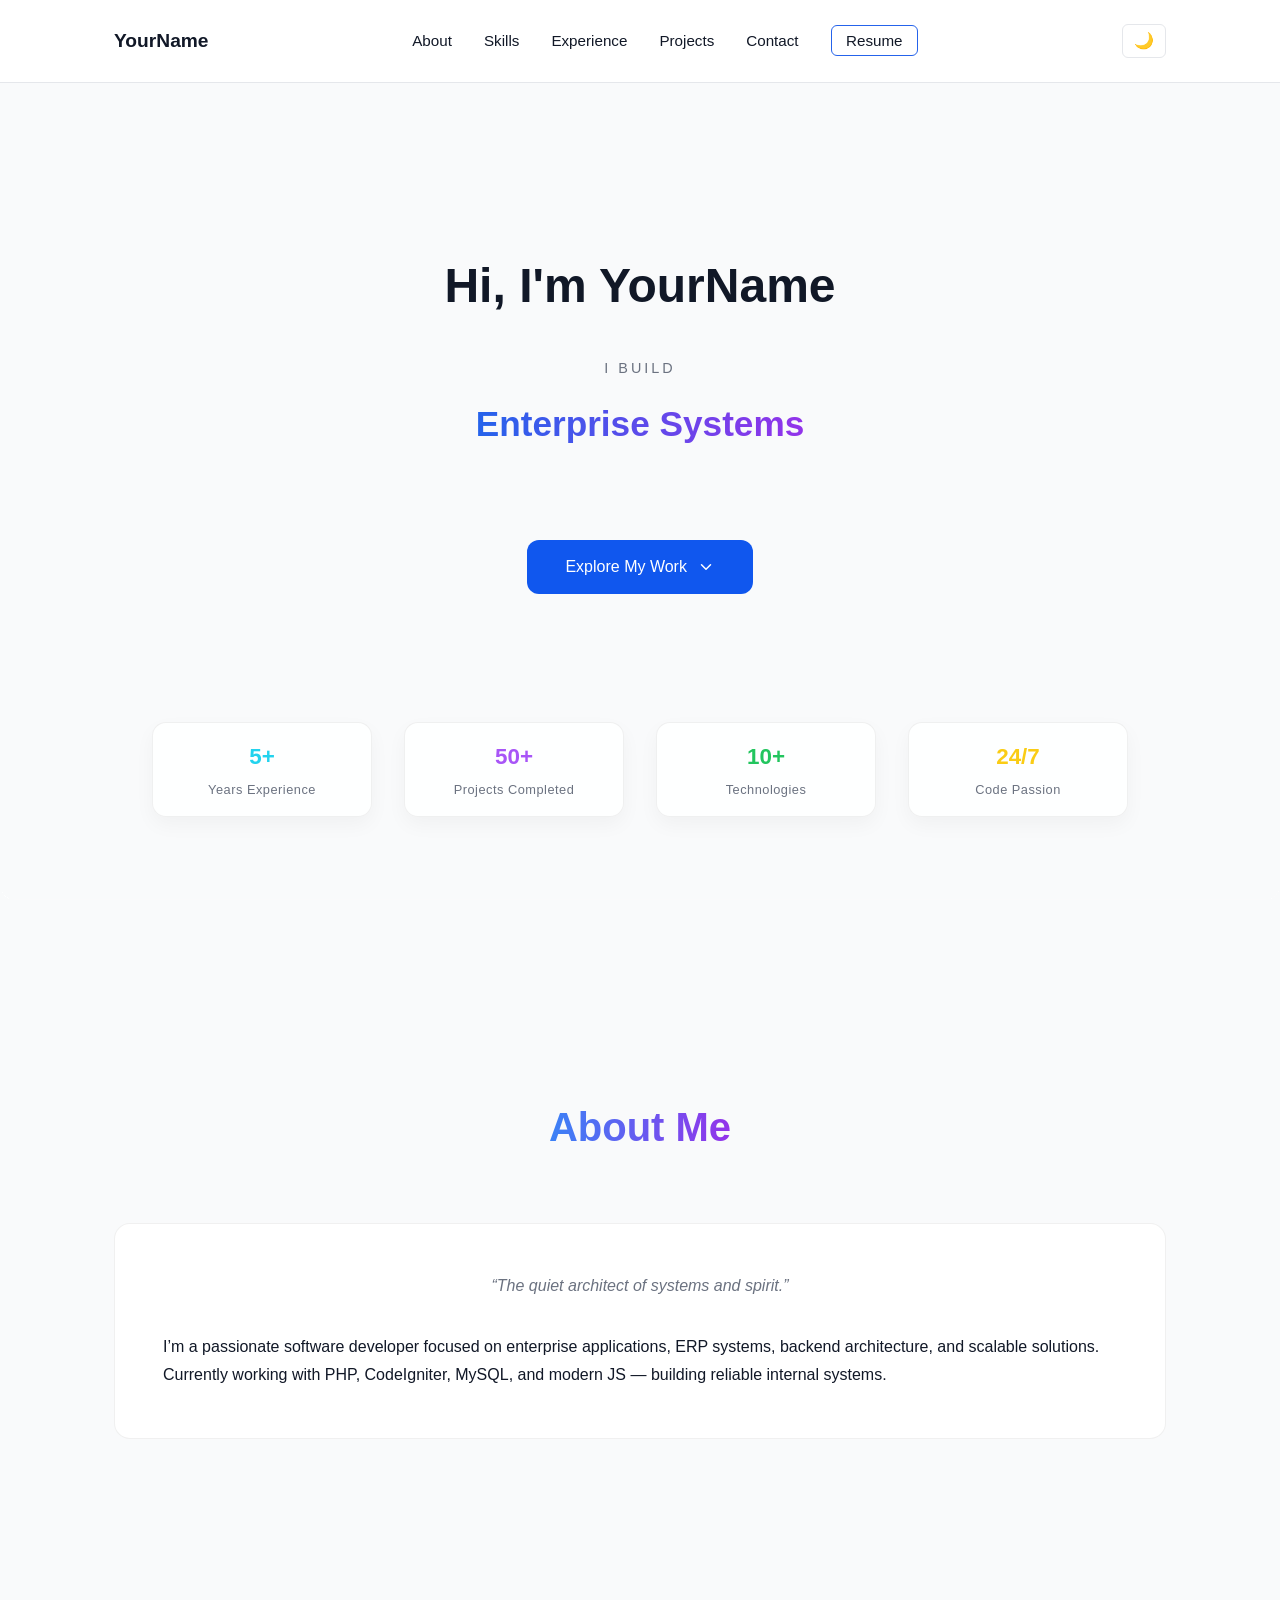
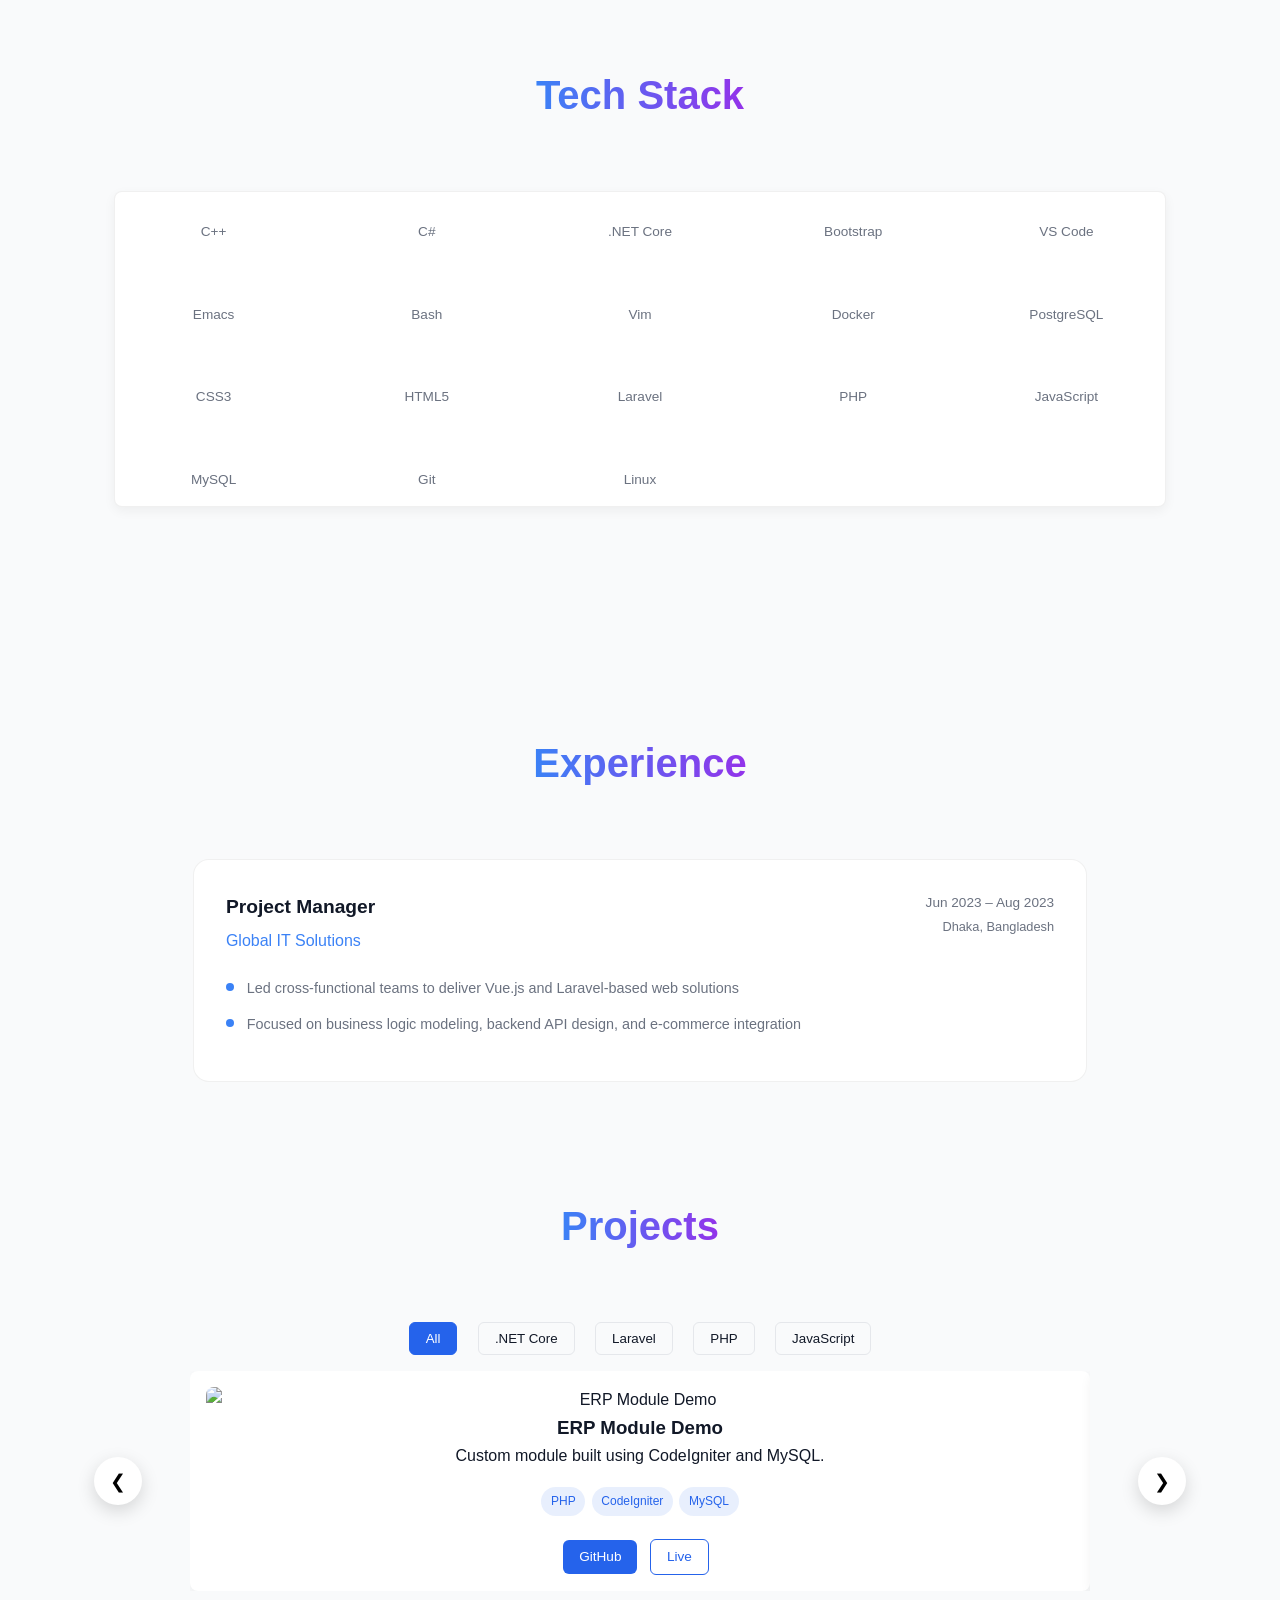
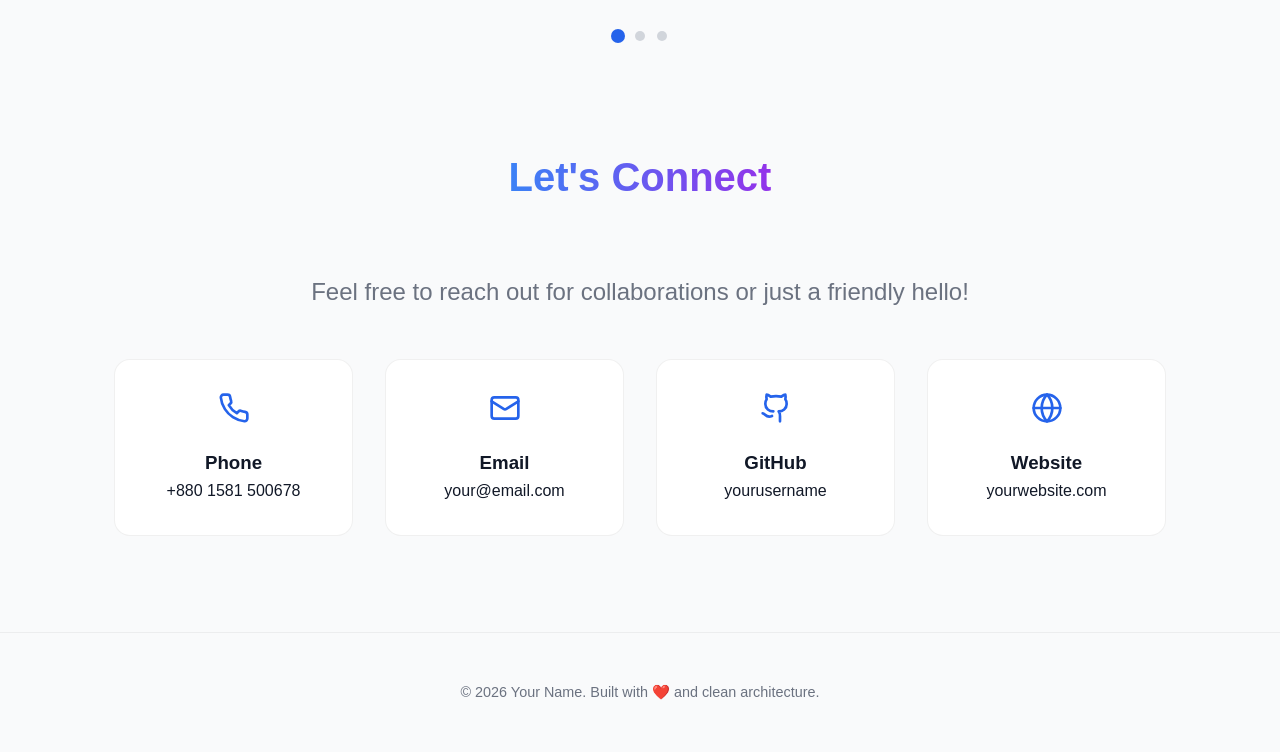
==== index.html @ 575cc460 "Re-structrured the architecher and modularize" ====
<!DOCTYPE html>
<html lang="en">

<head>
    <meta charset="UTF-8" />
    <meta name="viewport" content="width=device-width, initial-scale=1.0" />
    <title>Your Name | Software Developer</title>

    <link rel="stylesheet" href="css/main.css" />

    <link rel="stylesheet" href="https://cdn.jsdelivr.net/gh/devicons/devicon@latest/devicon.min.css">
</head>

<body>

    <!-- Navigation -->
    <header class="header">
        <nav class="nav container">
            <h1 class="logo">
                <a href="#top">YourName</a>
            </h1>
            <ul class="nav-links">
                <li><a href="#about">About</a></li>
                <li><a href="#skills">Skills</a></li>
                <li><a href="#experience">Experience</a></li>
                <li><a href="#projects">Projects</a></li>
                <li><a href="#contact">Contact</a></li>
                <li><a href="https://drive.google.com/your-cv-link" target="_blank" class="resume-link">
                        Resume
                    </a></li>
            </ul>
            <button id="theme-toggle" class="theme-btn">🌙</button>
        </nav>
    </header>

    <!-- Hero Section -->
    <section id="top" class="hero container">
        <div class="hero-content">
            <h2 class="hero-title">Hi, I'm YourName</h2>

            <p class="hero-static">I build</p>

            <div class="rotator-wrapper">
                <span id="rotating-text"></span>
            </div>

            <a href="#about" class="hero-btn">
                Explore My Work
                <svg viewBox="0 0 24 24" fill="none" stroke="currentColor"
                    stroke-width="2" stroke-linecap="round" stroke-linejoin="round">
                    <path d="m6 9 6 6 6-6"></path>
                </svg>
            </a>
            
            <div class="hero-stats">

                <div class="stat-card">
                    <div class="stat-number cyan">5+</div>
                    <div class="stat-label">Years Experience</div>
                </div>

                <div class="stat-card">
                    <div class="stat-number purple">50+</div>
                    <div class="stat-label">Projects Completed</div>
                </div>

                <div class="stat-card">
                    <div class="stat-number green">10+</div>
                    <div class="stat-label">Technologies</div>
                </div>

                <div class="stat-card">
                    <div class="stat-number yellow">24/7</div>
                    <div class="stat-label">Code Passion</div>
                </div>

            </div>

        </div>
    </section>

    <!-- About Section -->
    <section id="about" class="section">
        <div class="container">
            <h2 class="section-title">
                <span>About Me</span>
            </h2>

            <div class="about-card glow-card">
                <blockquote>
                    “The quiet architect of systems and spirit.”
                </blockquote>

                <p>
                    I’m a passionate software developer focused on enterprise
                    applications, ERP systems, backend architecture, and scalable solutions.
                </p>

                <p>
                    Currently working with PHP, CodeIgniter, MySQL, and modern JS —
                    building reliable internal systems.
                </p>
            </div>
        </div>
    </section>

    <!-- Skills Section -->
    <section id="skills" class="section skills">
        <div class="container">
            <h2 class="section-title">
                <span>Tech Stack</span>
            </h2>

            <div class="tech-grid skill-card hidden glow-card">

                <div class="tech-item">
                    <i class="devicon-cplusplus-plain colored"></i>
                    <span>C++</span>
                </div>

                <div class="tech-item">
                    <i class="devicon-csharp-plain colored"></i>
                    <span>C#</span>
                </div>

                <div class="tech-item">
                    <i class="devicon-dotnetcore-plain colored"></i>
                    <span>.NET Core</span>
                </div>

                <div class="tech-item">
                    <i class="devicon-bootstrap-plain colored"></i>
                    <span>Bootstrap</span>
                </div>

                <div class="tech-item">
                    <i class="devicon-vscode-plain colored"></i>
                    <span>VS Code</span>
                </div>

                <div class="tech-item">
                    <i class="devicon-emacs-original colored"></i>
                    <span>Emacs</span>
                </div>

                <div class="tech-item">
                    <i class="devicon-bash-plain colored"></i>
                    <span>Bash</span>
                </div>

                <div class="tech-item">
                    <i class="devicon-vim-plain colored"></i>
                    <span>Vim</span>
                </div>

                <div class="tech-item">
                    <i class="devicon-docker-plain colored"></i>
                    <span>Docker</span>
                </div>

                <div class="tech-item">
                    <i class="devicon-postgresql-plain colored"></i>
                    <span>PostgreSQL</span>
                </div>

                <div class="tech-item">
                    <i class="devicon-css3-plain colored"></i>
                    <span>CSS3</span>
                </div>

                <div class="tech-item">
                    <i class="devicon-html5-plain colored"></i>
                    <span>HTML5</span>
                </div>

                <div class="tech-item">
                    <i class="devicon-laravel-plain colored"></i>
                    <span>Laravel</span>
                </div>

                <div class="tech-item">
                    <i class="devicon-php-plain colored"></i>
                    <span>PHP</span>
                </div>

                <div class="tech-item">
                    <i class="devicon-javascript-plain colored"></i>
                    <span>JavaScript</span>
                </div>

                <div class="tech-item">
                    <i class="devicon-mysql-plain colored"></i>
                    <span>MySQL</span>
                </div>

                <div class="tech-item">
                    <i class="devicon-git-plain colored"></i>
                    <span>Git</span>
                </div>

                <div class="tech-item">
                    <i class="devicon-linux-plain colored"></i>
                    <span>Linux</span>
                </div>
            </div>
        </div>
    </section>

    <!-- Experience Section -->
    <section id="experience" class="section">
        <div class="container">
            <h2 class="section-title">
                <span>Experience</span>
            </h2>

            <div class="experience-wrapper">
                <div class="experience-card glow-card">

                    <div class="experience-header">

                        <div class="experience-title-group">
                            <h3 class="experience-role">Project Manager</h3>
                            <p class="experience-company">Global IT Solutions</p>
                        </div>

                        <div class="experience-meta">
                            <p class="experience-duration">
                                Jun 2023 – Aug 2023
                            </p>
                            <p class="experience-location">
                                Dhaka, Bangladesh
                            </p>
                        </div>
                    </div>

                    <ul class="experience-list">
                        <li>
                            Led cross-functional teams to deliver Vue.js and Laravel-based web solutions
                        </li>
                        <li>
                            Focused on business logic modeling, backend API design, and e-commerce integration
                        </li>
                    </ul>
                </div>
            </div>
        </div>
    </section>

    <!-- Projects Section -->
    <section id="projects" class="projects alt">
        <div class="container">
            <h2 class="section-title">
                <span>Projects</span>
            </h2>

            <div class="project-filters">
                <button data-filter="all" class="filter-btn active">All</button>
                <button data-filter=".NET" class="filter-btn">.NET Core</button>
                <button data-filter="Laravel" class="filter-btn">Laravel</button>
                <button data-filter="PHP" class="filter-btn">PHP</button>
                <button data-filter="JavaScript" class="filter-btn">JavaScript</button>
            </div>

            <div class="project-slider-wrapper">
                <button class="nav-btn prev" id="prev-btn">&#10094;</button>

                <div class="project-slider">
                    <div class="project-track"></div>
                </div>

                <button class="nav-btn next" id="next-btn">&#10095;</button>
            </div>

            <div class="slider-dots" id="slider-dots"></div>
        </div>
    </section>

    <!-- Contact Section -->
    <section id="contact" class="section contact-section">
        <div class="container">

            <h2 class="section-title">
                <span>Let's Connect</span>
            </h2>

            <p class="contact-intro">
                Feel free to reach out for collaborations or just a friendly hello!
            </p>

            <div class="contact-grid">

                <!-- Phone -->
                <a href="tel:+8801581500678" class="contact-card glow-card">
                    <div class="contact-icon">
                        <!-- Phone SVG -->
                        <svg viewBox="0 0 24 24" fill="none" stroke="currentColor"
                            stroke-width="2" stroke-linecap="round" stroke-linejoin="round">
                            <path d="M22 16.92v3a2 2 0 0 1-2.18 2 19.79 19.79 0 0 1-8.63-3.07 19.5 19.5 0 0 1-6-6 19.79 19.79 0 0 1-3.07-8.67 A2 2 0 0 1 4.11 2h3 a2 2 0 0 1 2 1.72 12.84 12.84 0 0 0 .7 2.81 2 2 0 0 1-.45 2.11 L8.09 9.91a16 16 0 0 0 6 6 l1.27-1.27a2 2 0 0 1 2.11-.45 12.84 12.84 0 0 0 2.81.7 A2 2 0 0 1 22 16.92z"/>
                        </svg>
                    </div>
                    <h3>Phone</h3>
                    <p>+880 1581 500678</p>
                </a>

                <!-- Email -->
                <a href="mailto:your@email.com" class="contact-card glow-card">
                    <div class="contact-icon">
                        <svg viewBox="0 0 24 24" fill="none" stroke="currentColor"
                            stroke-width="2" stroke-linecap="round" stroke-linejoin="round">
                            <rect width="20" height="16" x="2" y="4" rx="2"/>
                            <path d="m22 7-8.97 5.7a1.94 1.94 0 0 1-2.06 0L2 7"/>
                        </svg>
                    </div>
                    <h3>Email</h3>
                    <p>your@email.com</p>
                </a>

                <!-- GitHub -->
                <a href="https://github.com/yourusername" target="_blank" class="contact-card glow-card">
                    <div class="contact-icon">
                        <svg viewBox="0 0 24 24" fill="none" stroke="currentColor"
                            stroke-width="2" stroke-linecap="round" stroke-linejoin="round">
                            <path d="M15 22v-4a4.8 4.8 0 0 0-1-3.5c3 0 6-2 6-5.5 .08-1.25-.27-2.48-1-3.5 .28-1.15.28-2.35 0-3.5 0 0-1 0-3 1.5 -2.64-.5-5.36-.5-8 0 C6 2 5 2 5 2 c-.3 1.15-.3 2.35 0 3.5 A5.403 5.403 0 0 0 4 9 c0 3.5 3 5.5 6 5.5"/>
                            <path d="M9 18c-4.51 2-5-2-7-2"/>
                        </svg>
                    </div>
                    <h3>GitHub</h3>
                    <p>yourusername</p>
                </a>

                <!-- Website -->
                <a href="https://yourwebsite.com" target="_blank" class="contact-card glow-card">
                    <div class="contact-icon">
                        <svg xmlns="http://www.w3.org/2000/svg" width="24" height="24" viewBox="0 0 24 24" fill="none" stroke="currentColor" stroke-width="2" stroke-linecap="round" stroke-linejoin="round" class="lucide lucide-globe-icon w-8 h-8 text-blue-400 mx-auto mb-3 group-hover:scale-110 transition-transform" style="--darkreader-inline-stroke: currentColor;" data-darkreader-inline-stroke=""><circle cx="12" cy="12" r="10"></circle><path d="M12 2a14.5 14.5 0 0 0 0 20 14.5 14.5 0 0 0 0-20"></path><path d="M2 12h20"></path></svg>
                    </div>
                    <h3>Website</h3>
                    <p>yourwebsite.com</p>
                </a>

            </div>
        </div>
    </section>


    <div class="modal" id="project-modal">
        <div class="modal-content">
            <span class="close-modal">&times;</span>
            <h3 id="modal-title"></h3>
            <p id="modal-description"></p>
        </div>
    </div>

    <footer class="footer">
        <div class="section-inner">
            <p>© 2026 Your Name. Built with ❤️ and clean architecture.</p>
        </div>
    </footer>

    <script type="module" src="js/main.js"></script>
</body>

</html>
---- css/main.css ----
@import url("./base/reset.css");
@import url("./base/variables.css");
@import url("./base/typography.css");

@import url("./layout/header.css");
@import url("./layout/footer.css");
@import url("./layout/sections.css");

@import url("./components/hero.css");
@import url("./components/buttons.css");
@import url("./components/cards.css");
@import url("./components/projects.css");
@import url("./components/experience.css");
@import url("./components/contact.css");
@import url("./components/animations.css");
@import url("./components/modal.css");
@import url("./components/skills.css");
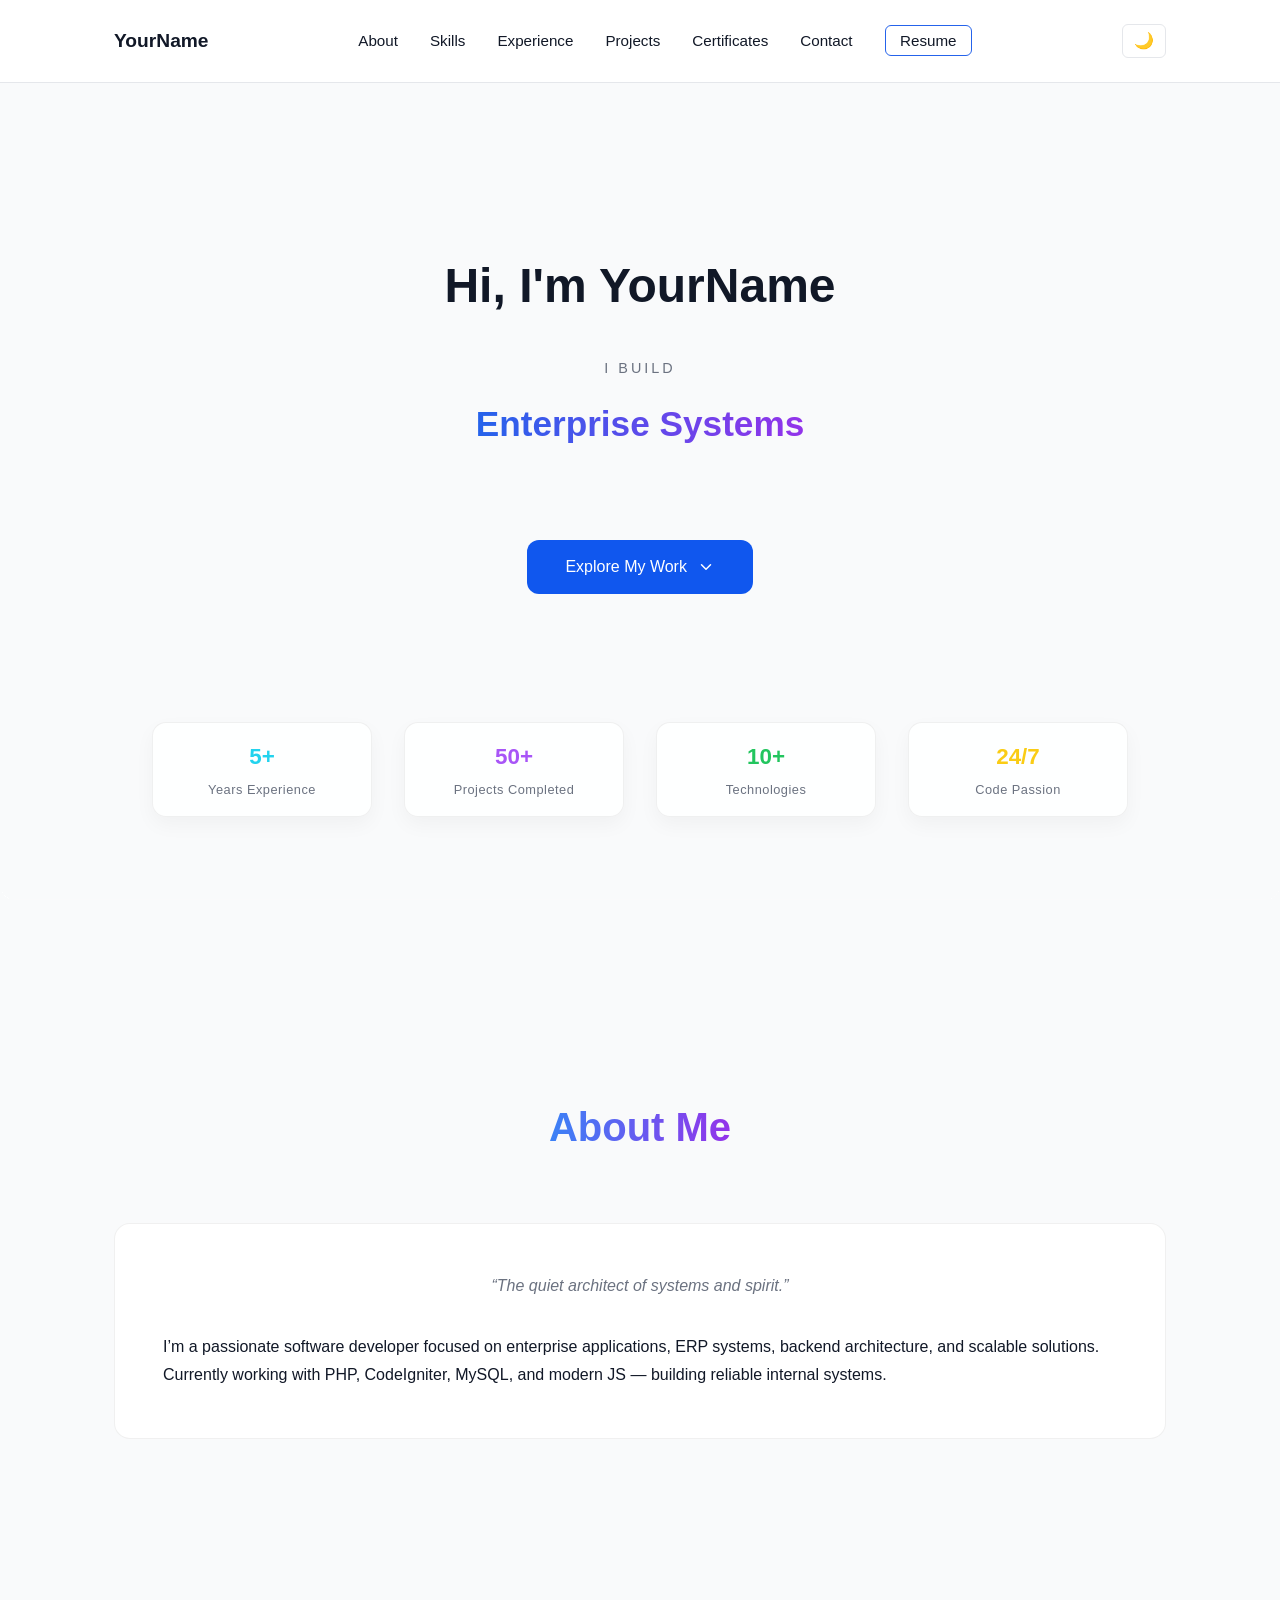
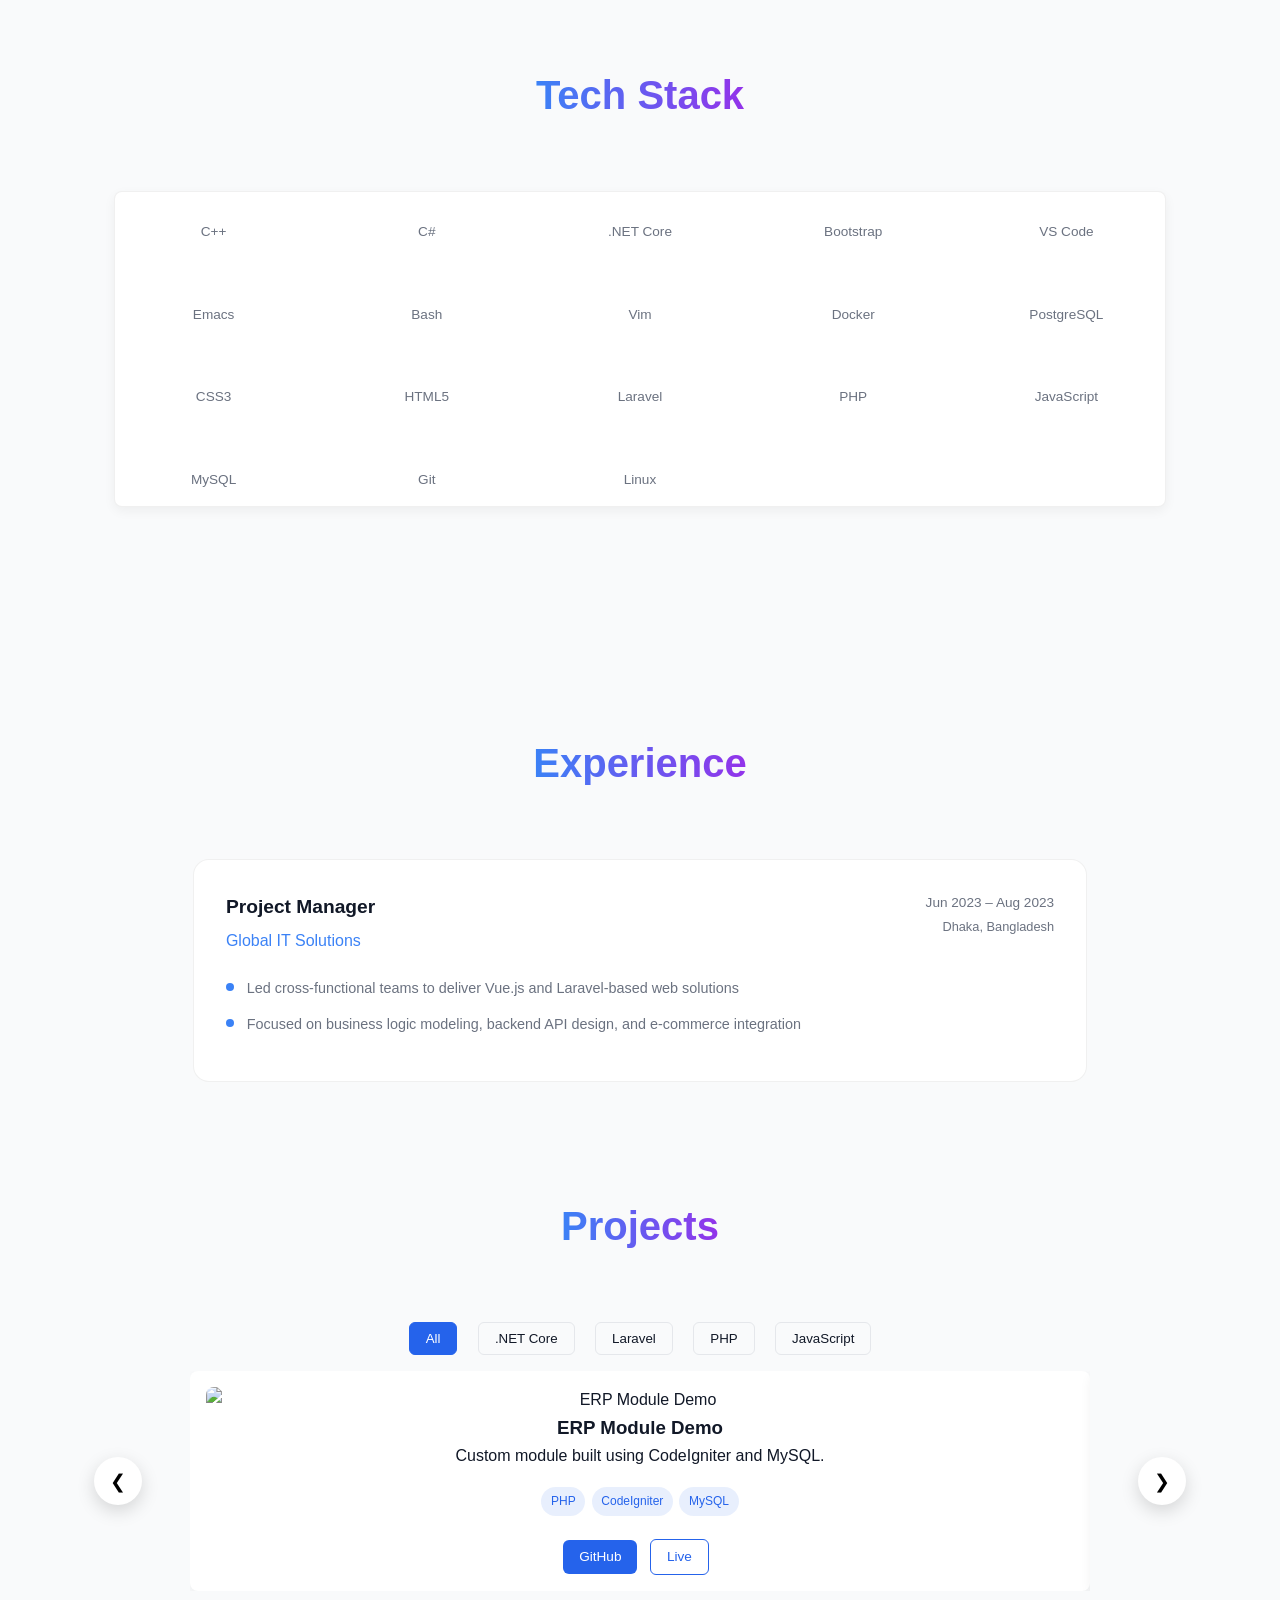
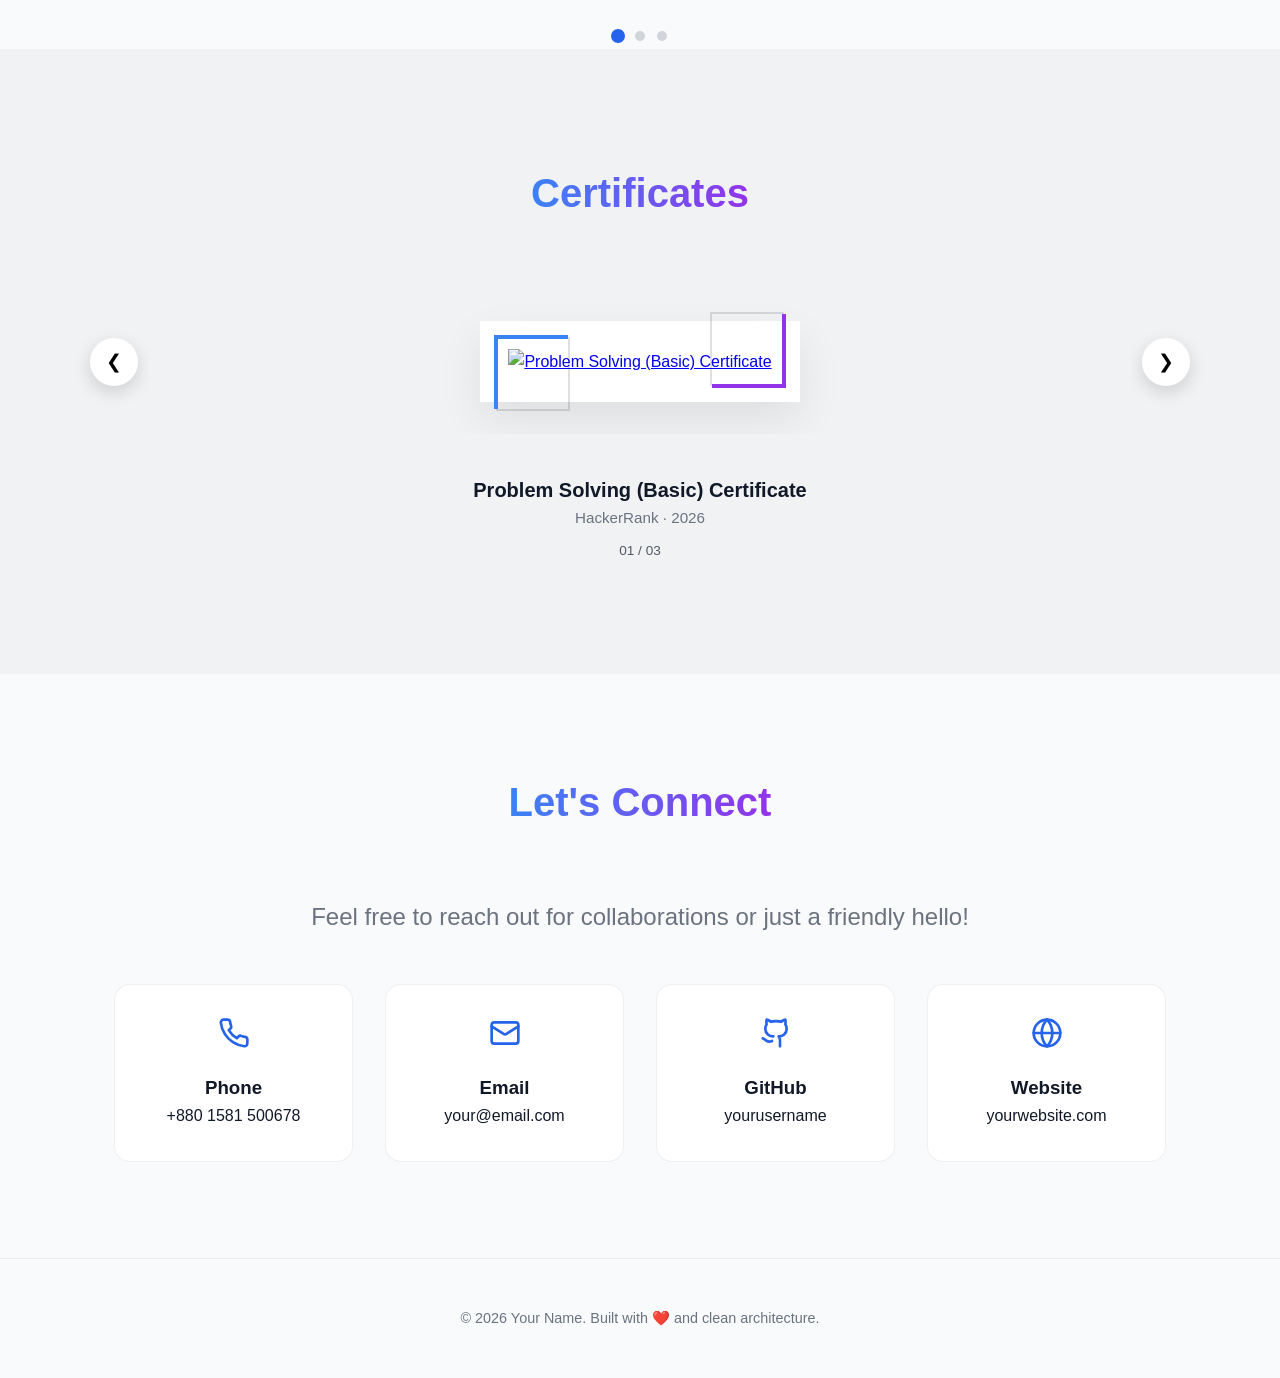
==== commit 42c76900: "added certificate section" ====
--- a/index.html
+++ b/index.html
@@ -24,6 +24,7 @@
                 <li><a href="#skills">Skills</a></li>
                 <li><a href="#experience">Experience</a></li>
                 <li><a href="#projects">Projects</a></li>
+                <li><a href="#certificates">Certificates</a></li>
                 <li><a href="#contact">Contact</a></li>
                 <li><a href="https://drive.google.com/your-cv-link" target="_blank" class="resume-link">
                         Resume
@@ -275,6 +276,31 @@
         </div>
     </section>
 
+    <!-- Certificates Section -->
+    <section id="certificates" class="section alt">
+        <div class="container">
+            <h2 class="section-title">
+                <span>Certificates</span>
+            </h2>
+
+            <div class="cert-slider-wrapper">
+                <button class="nav-btn cert-prev">&#10094;</button>
+
+                <div class="cert-slider">
+                    <div class="cert-track"></div>
+                </div>
+
+                <button class="nav-btn cert-next">&#10095;</button>
+            </div>
+
+            <div class="cert-meta">
+                <h3 class="cert-title"></h3>
+                <p class="cert-issuer"></p>
+                <div class="cert-counter"></div>
+            </div>
+        </div>
+    </section>
+    
     <!-- Contact Section -->
     <section id="contact" class="section contact-section">
         <div class="container">
@@ -351,7 +377,7 @@
     </div>
 
     <footer class="footer">
-        <div class="section-inner">
+        <div class="container">
             <p>© 2026 Your Name. Built with ❤️ and clean architecture.</p>
         </div>
     </footer>
--- a/css/main.css
+++ b/css/main.css
@@ -14,4 +14,5 @@
 @import url("./components/contact.css");
 @import url("./components/animations.css");
 @import url("./components/modal.css");
-@import url("./components/skills.css");+@import url("./components/skills.css");
+@import url("./components/certificates.css");
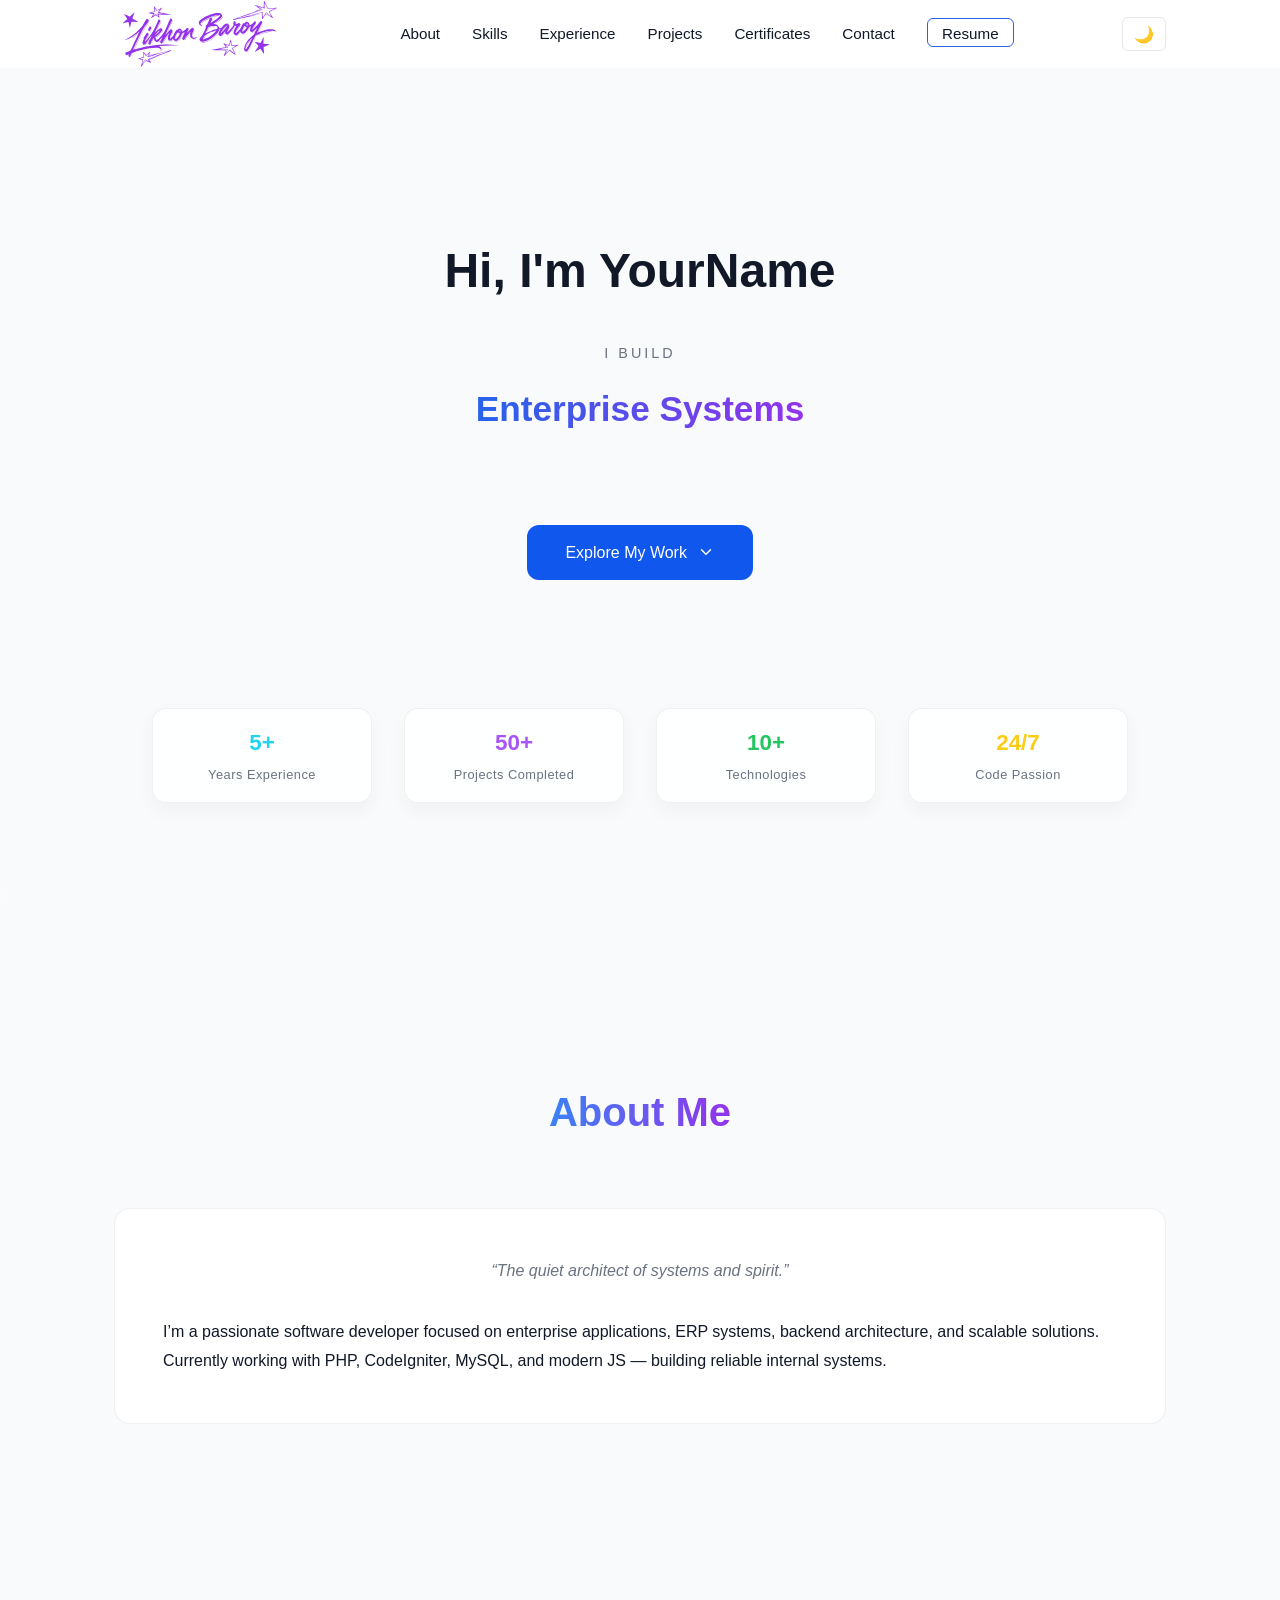
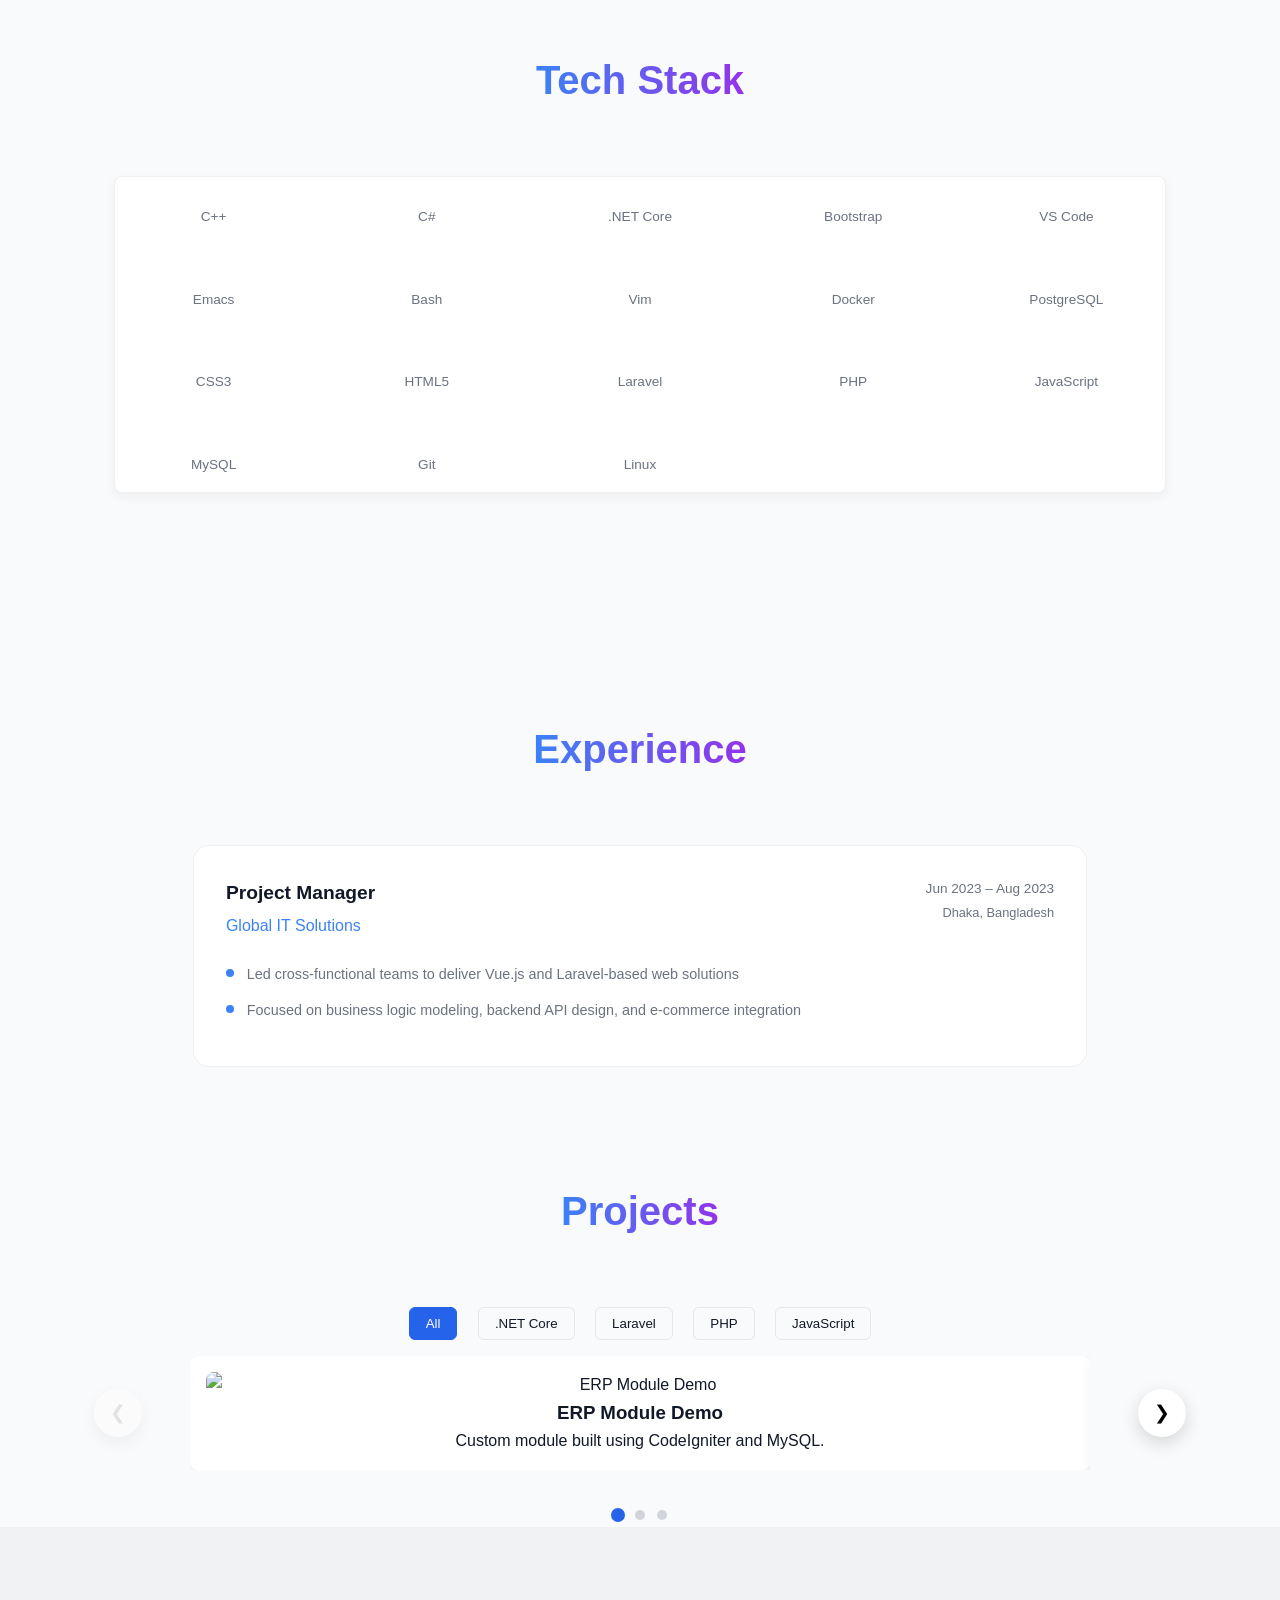
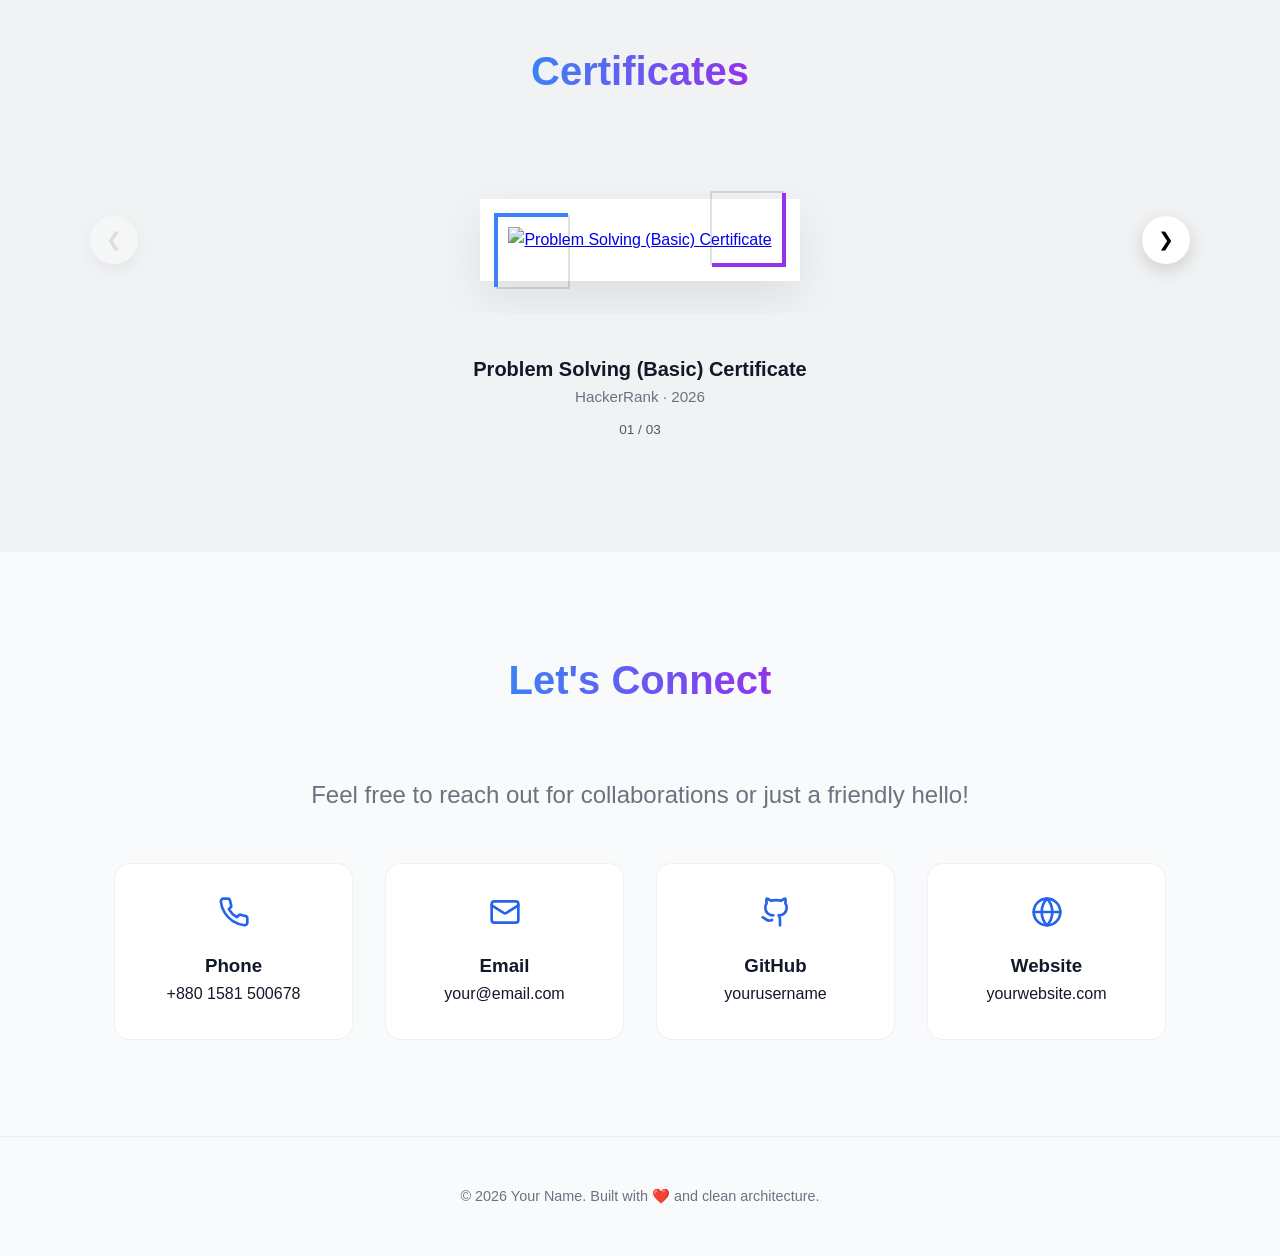
==== commit 6922163c: "added header logo and animation" ====
--- a/index.html
+++ b/index.html
@@ -16,9 +16,11 @@
     <!-- Navigation -->
     <header class="header">
         <nav class="nav container">
+            
             <h1 class="logo">
-                <a href="#top">YourName</a>
+                <a href="#top" id="logo-link"></a>
             </h1>
+            
             <ul class="nav-links">
                 <li><a href="#about">About</a></li>
                 <li><a href="#skills">Skills</a></li>
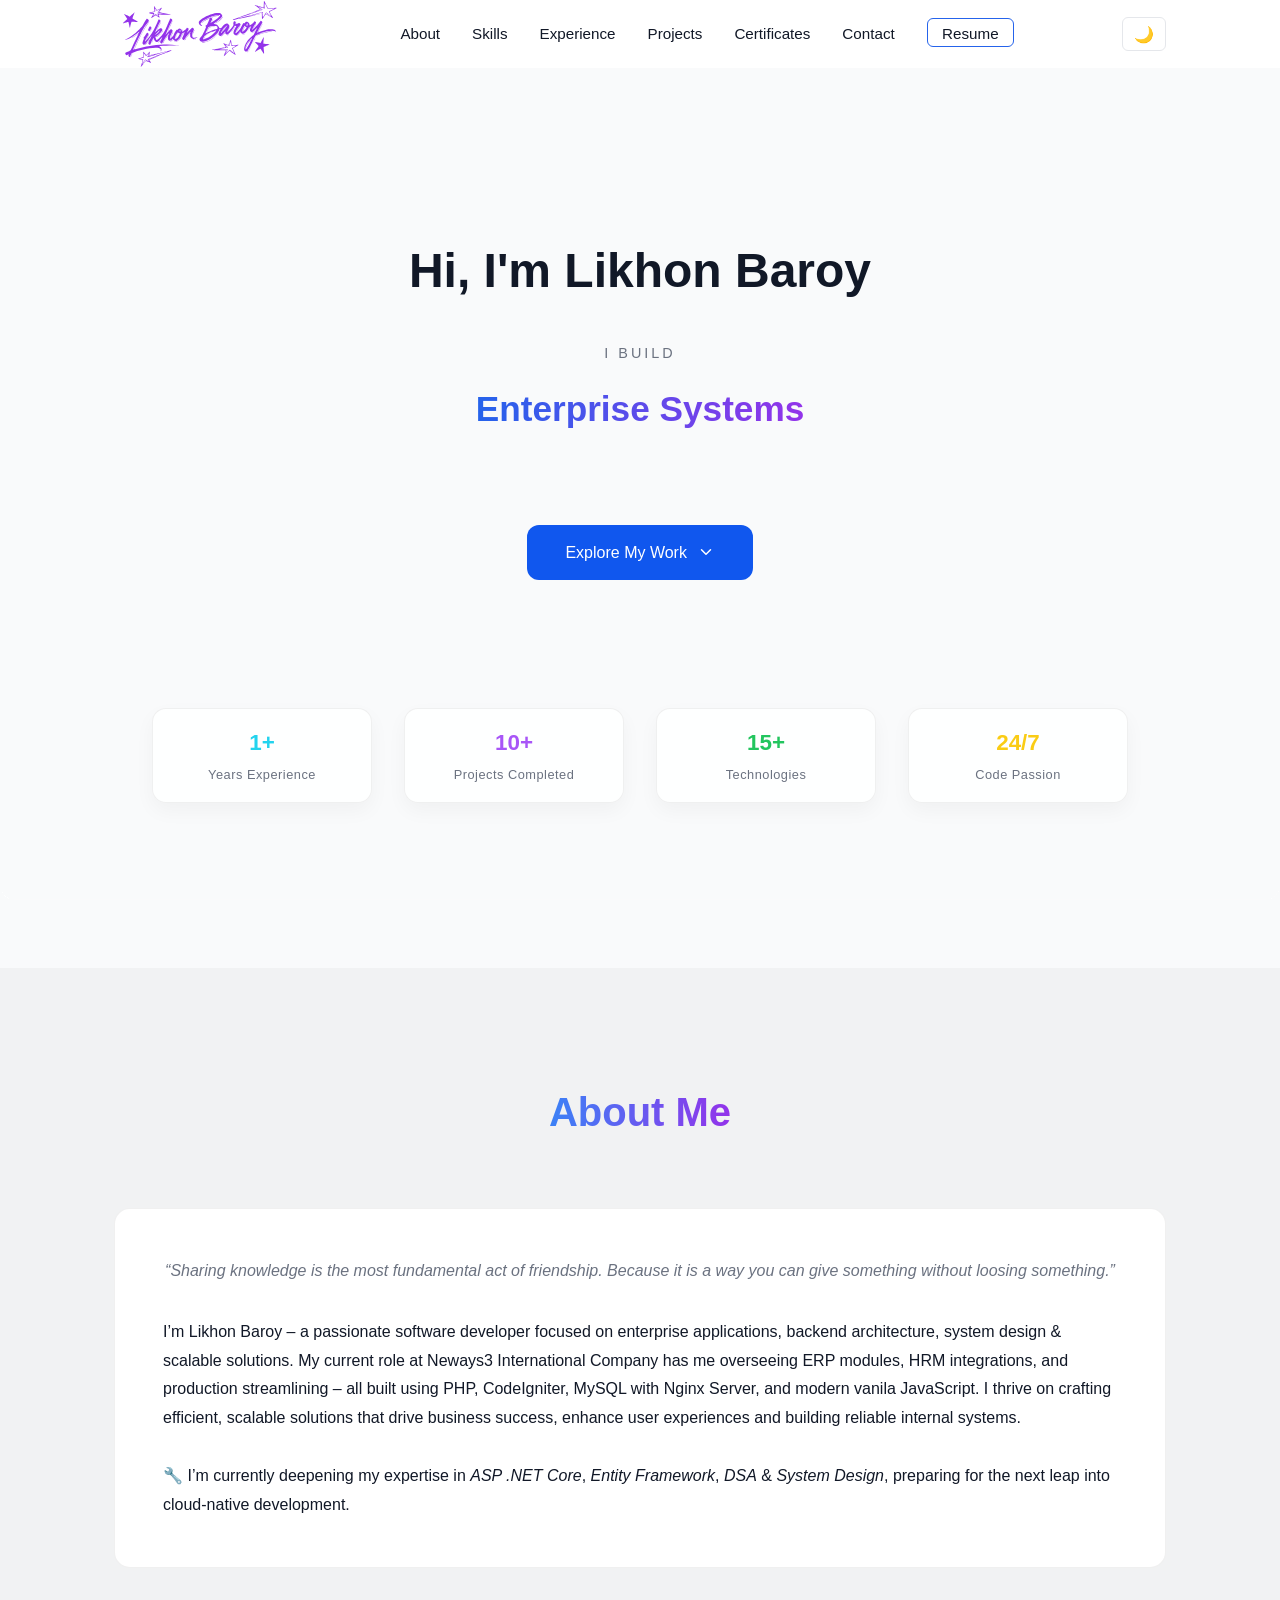
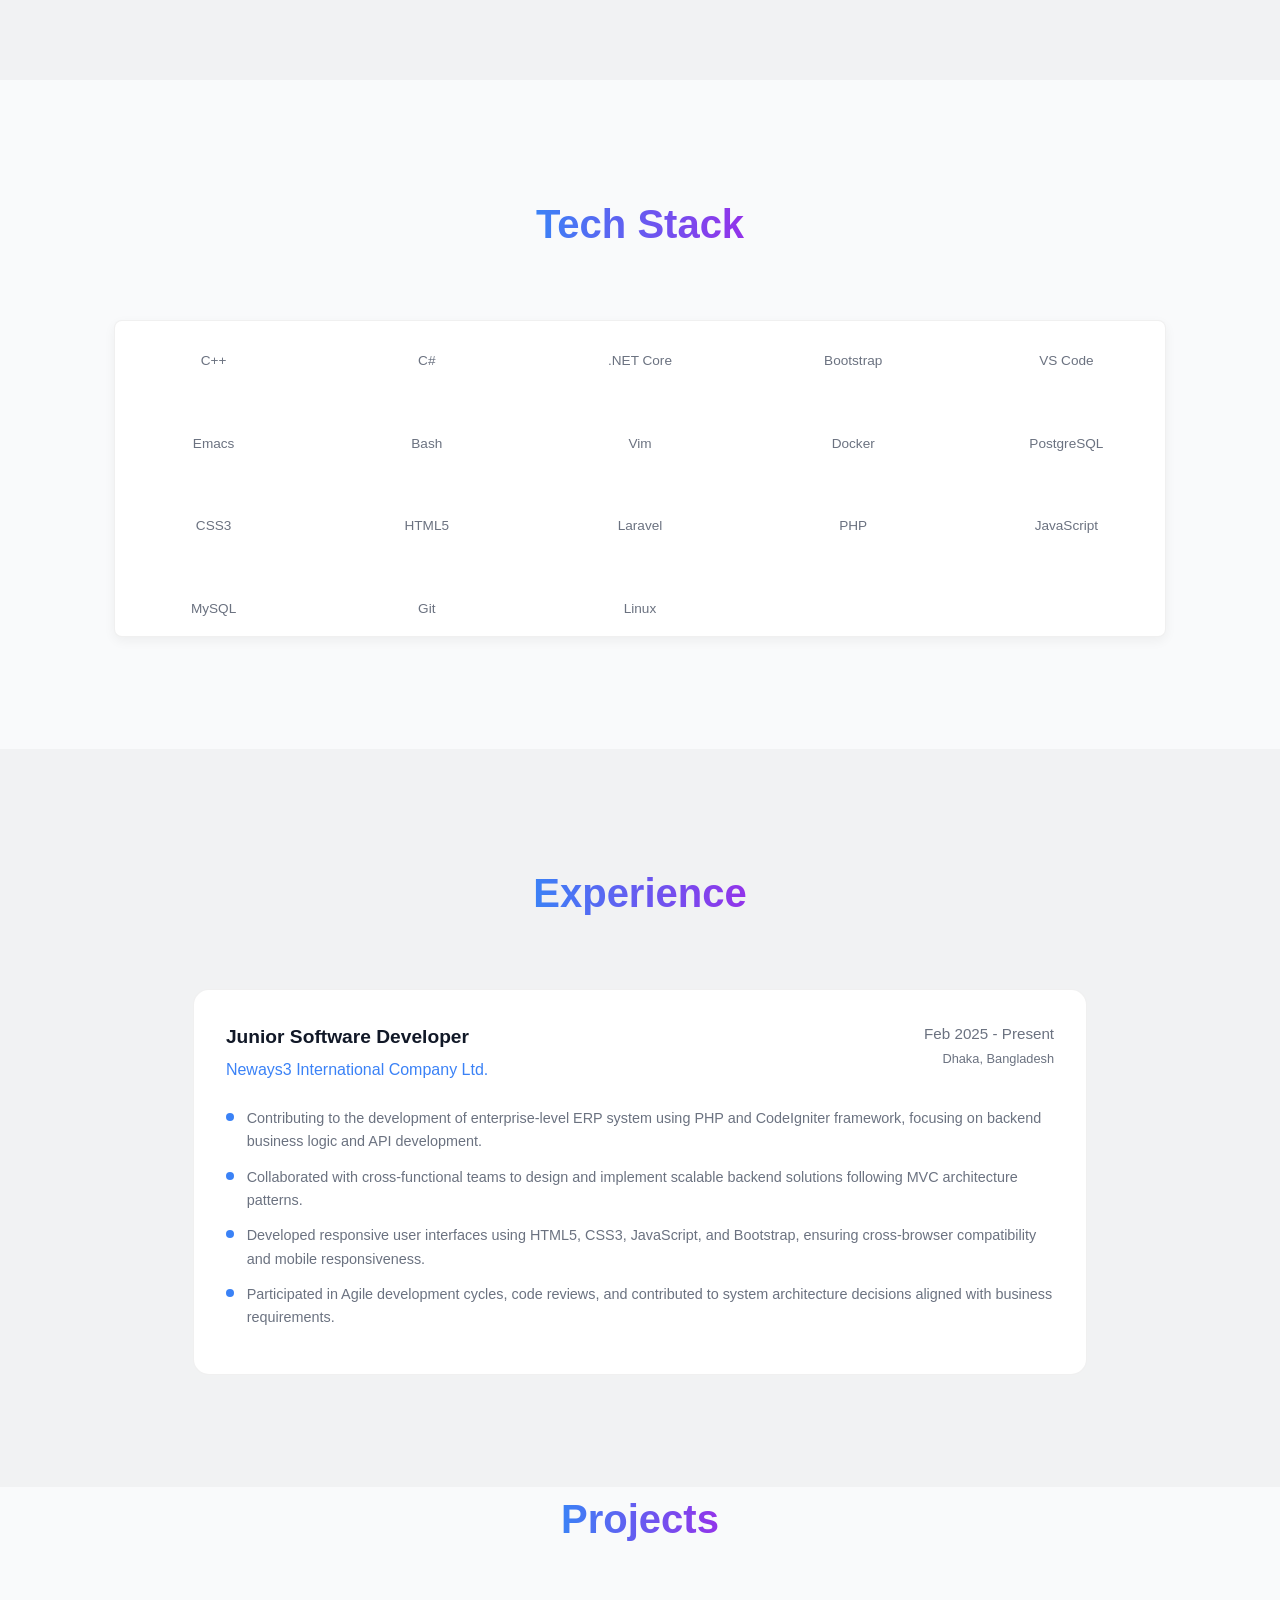
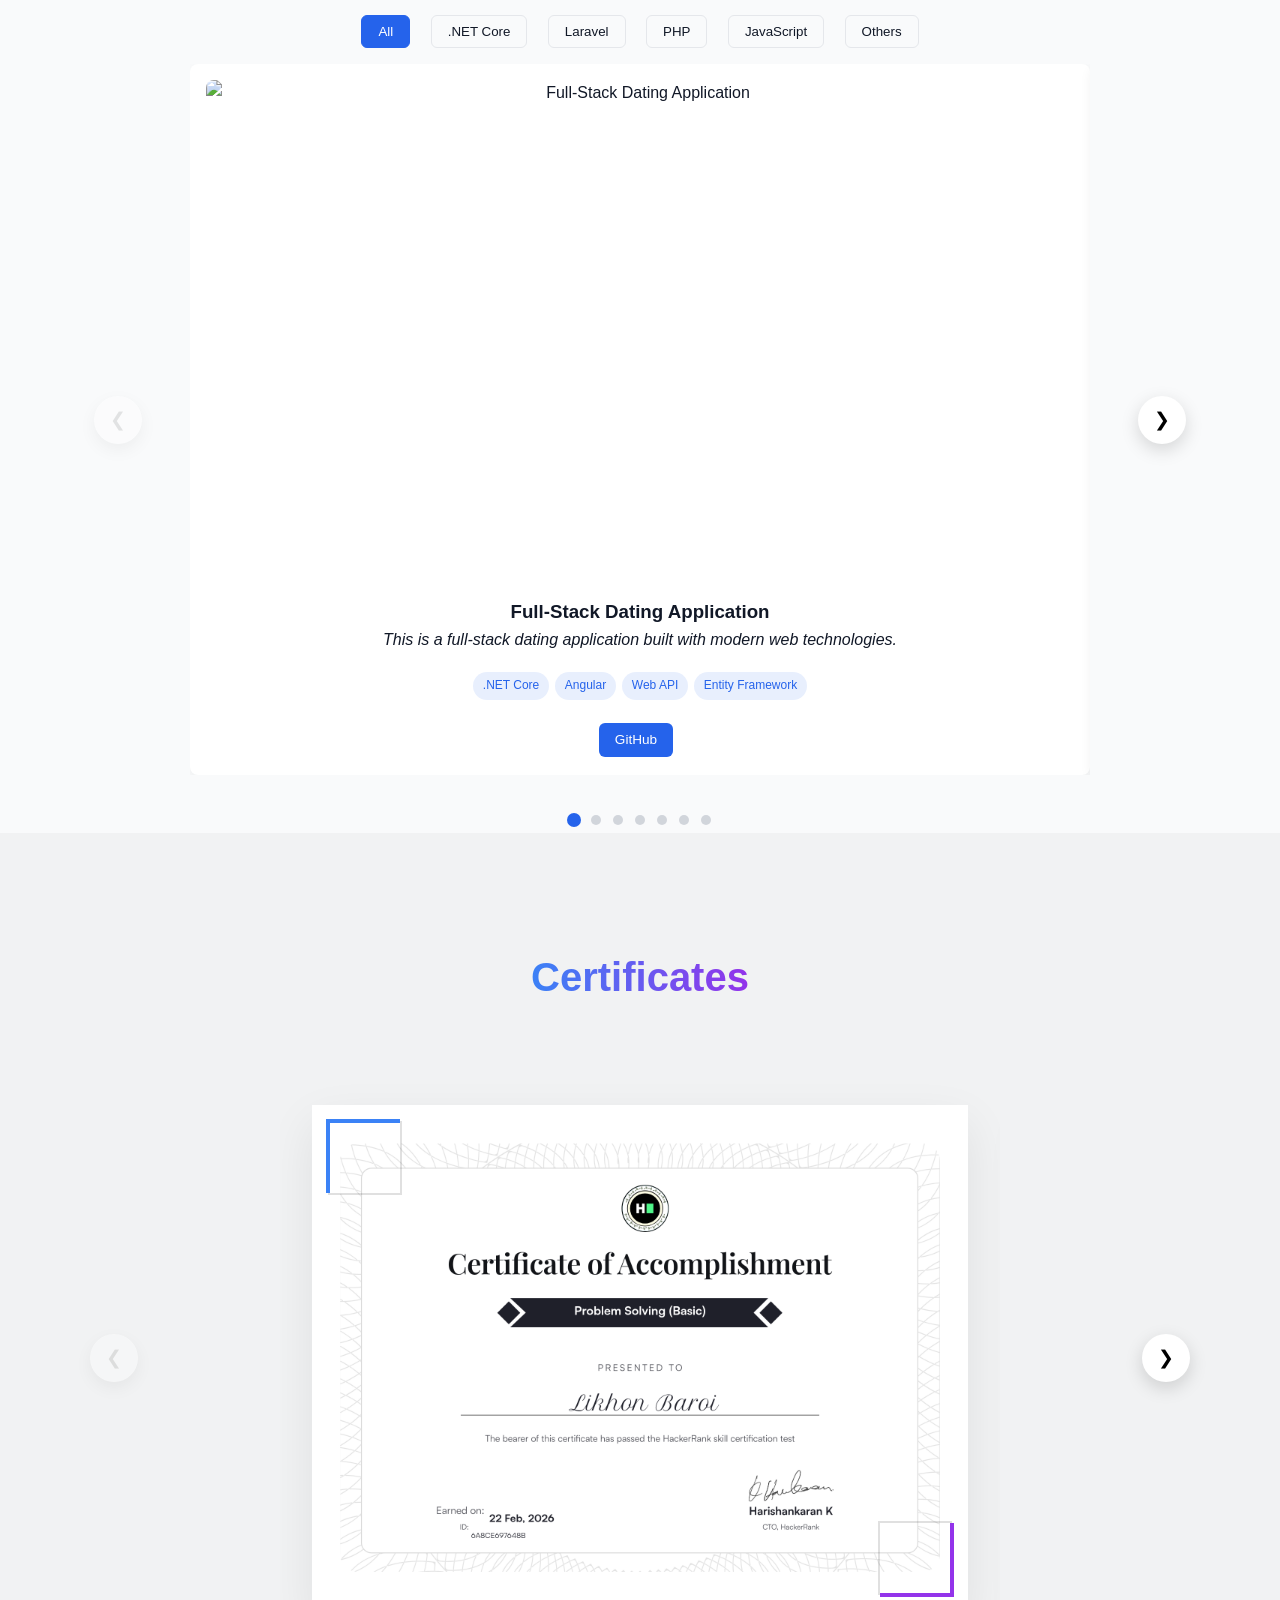
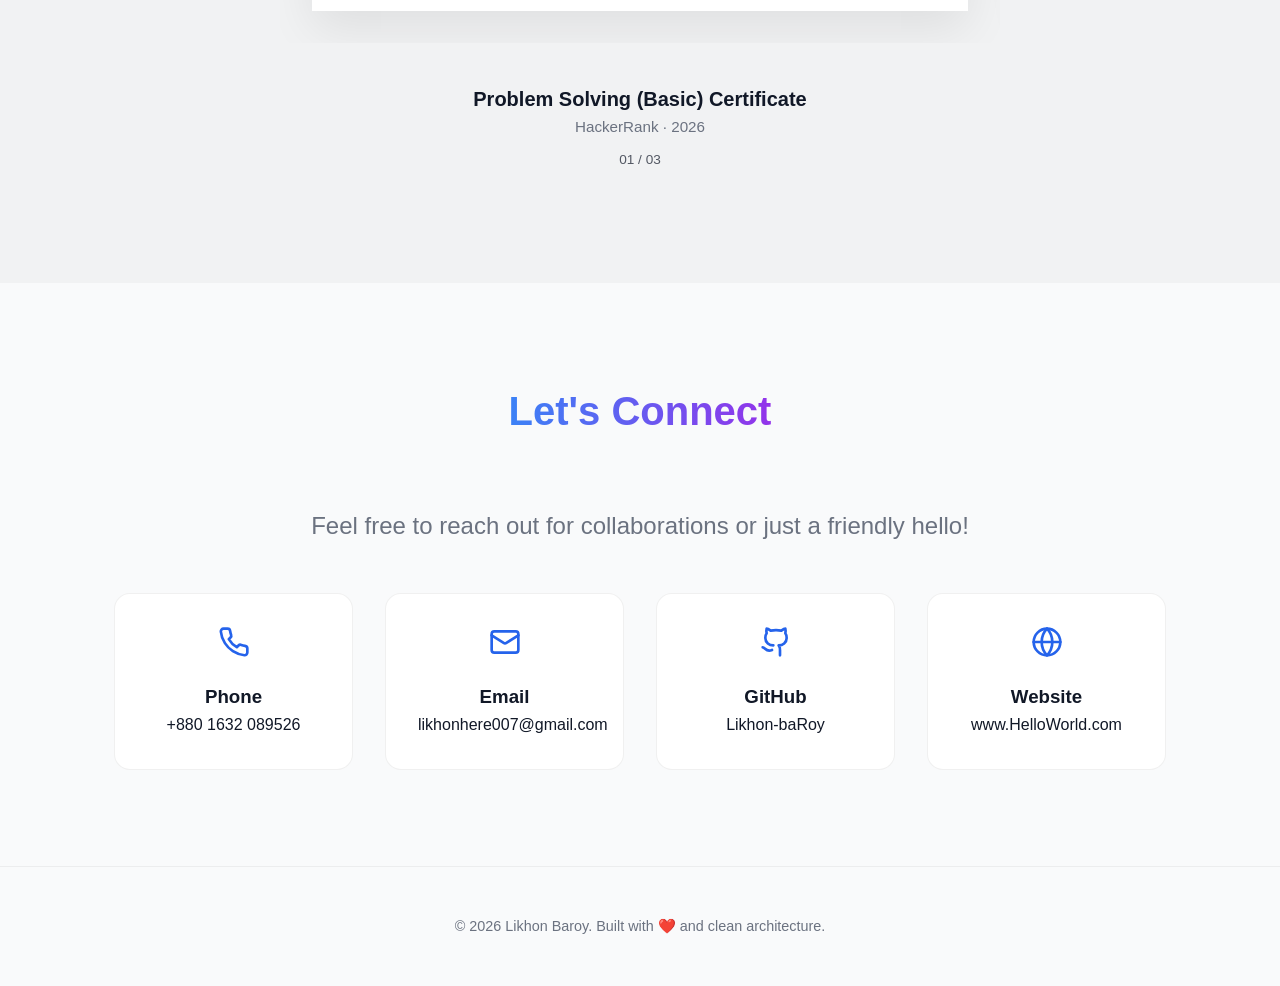
==== commit e6f8540f: "update information with project demo ss" ====
--- a/index.html
+++ b/index.html
@@ -4,11 +4,12 @@
 <head>
     <meta charset="UTF-8" />
     <meta name="viewport" content="width=device-width, initial-scale=1.0" />
-    <title>Your Name | Software Developer</title>
+    <title>Likhon Baroy | Software Engineer</title>
 
     <link rel="stylesheet" href="css/main.css" />
 
     <link rel="stylesheet" href="https://cdn.jsdelivr.net/gh/devicons/devicon@latest/devicon.min.css">
+    <link href="https://fonts.googleapis.com/css2?family=Outfit:wght@500;600;700&display=swap" rel="stylesheet">
 </head>
 
 <body>
@@ -28,9 +29,7 @@
                 <li><a href="#projects">Projects</a></li>
                 <li><a href="#certificates">Certificates</a></li>
                 <li><a href="#contact">Contact</a></li>
-                <li><a href="https://drive.google.com/your-cv-link" target="_blank" class="resume-link">
-                        Resume
-                    </a></li>
+                <li><a href="https://drive.google.com/file/d/1Smixtlyb8IVDHYXVRENi-uYhE-9JafLx/view?usp=sharing" target="_blank" class="resume-link">Resume</a></li>
             </ul>
             <button id="theme-toggle" class="theme-btn">🌙</button>
         </nav>
@@ -39,7 +38,9 @@
     <!-- Hero Section -->
     <section id="top" class="hero container">
         <div class="hero-content">
-            <h2 class="hero-title">Hi, I'm YourName</h2>
+            <h2 class="hero-title">
+                Hi, I'm <span class="name-highlight">Likhon Baroy</span>
+            </h2>
 
             <p class="hero-static">I build</p>
 
@@ -58,17 +59,17 @@
             <div class="hero-stats">
 
                 <div class="stat-card">
-                    <div class="stat-number cyan">5+</div>
+                    <div class="stat-number cyan">1+</div>
                     <div class="stat-label">Years Experience</div>
                 </div>
 
                 <div class="stat-card">
-                    <div class="stat-number purple">50+</div>
+                    <div class="stat-number purple">10+</div>
                     <div class="stat-label">Projects Completed</div>
                 </div>
 
                 <div class="stat-card">
-                    <div class="stat-number green">10+</div>
+                    <div class="stat-number green">15+</div>
                     <div class="stat-label">Technologies</div>
                 </div>
 
@@ -83,7 +84,7 @@
     </section>
 
     <!-- About Section -->
-    <section id="about" class="section">
+    <section id="about" class="section alt">
         <div class="container">
             <h2 class="section-title">
                 <span>About Me</span>
@@ -91,17 +92,21 @@
 
             <div class="about-card glow-card">
                 <blockquote>
-                    “The quiet architect of systems and spirit.”
+                    “Sharing knowledge is the most fundamental act of friendship. Because it is a way you can give something without loosing something.”
                 </blockquote>
 
                 <p>
-                    I’m a passionate software developer focused on enterprise
-                    applications, ERP systems, backend architecture, and scalable solutions.
+                    I’m Likhon Baroy – a passionate software developer focused on enterprise applications, backend architecture, system design & scalable solutions.
+                    My current role at Neways3 International Company has me overseeing ERP modules, HRM integrations, and production streamlining – all built using PHP, CodeIgniter, MySQL with Nginx Server, and modern vanila JavaScript. I thrive on crafting efficient, scalable solutions that drive business success, enhance user experiences and building reliable internal systems.
                 </p>
-
+                <br>
                 <p>
-                    Currently working with PHP, CodeIgniter, MySQL, and modern JS —
-                    building reliable internal systems.
+                    🔧 I’m currently deepening my expertise in 
+                    <i>ASP .NET Core</i>, 
+                    <i>Entity Framework</i>,
+                    <i>DSA</i> & 
+                    <i>System Design</i>, 
+                    preparing for the next leap into cloud-native development.
                 </p>
             </div>
         </div>
@@ -210,7 +215,7 @@
     </section>
 
     <!-- Experience Section -->
-    <section id="experience" class="section">
+    <section id="experience" class="section alt">
         <div class="container">
             <h2 class="section-title">
                 <span>Experience</span>
@@ -222,13 +227,13 @@
                     <div class="experience-header">
 
                         <div class="experience-title-group">
-                            <h3 class="experience-role">Project Manager</h3>
-                            <p class="experience-company">Global IT Solutions</p>
+                            <h3 class="experience-role">Junior Software Developer</h3>
+                            <p class="experience-company">Neways3 International Company Ltd.</p>
                         </div>
 
                         <div class="experience-meta">
                             <p class="experience-duration">
-                                Jun 2023 – Aug 2023
+                                Feb 2025 - Present
                             </p>
                             <p class="experience-location">
                                 Dhaka, Bangladesh
@@ -238,10 +243,20 @@
 
                     <ul class="experience-list">
                         <li>
-                            Led cross-functional teams to deliver Vue.js and Laravel-based web solutions
+                            Contributing to the development of enterprise-level ERP system using PHP and CodeIgniter framework, focusing on
+                            backend business logic and API development.
                         </li>
                         <li>
-                            Focused on business logic modeling, backend API design, and e-commerce integration
+                            Collaborated with cross-functional teams to design and implement scalable backend solutions following MVC
+                            architecture patterns.
+                        </li>
+                        <li>
+                            Developed responsive user interfaces using HTML5, CSS3, JavaScript, and Bootstrap, ensuring cross-browser
+                            compatibility and mobile responsiveness.
+                        </li>
+                        <li>
+                            Participated in Agile development cycles, code reviews, and contributed to system architecture decisions
+                            aligned with business requirements.
                         </li>
                     </ul>
                 </div>
@@ -258,10 +273,11 @@
 
             <div class="project-filters">
                 <button data-filter="all" class="filter-btn active">All</button>
-                <button data-filter=".NET" class="filter-btn">.NET Core</button>
+                <button data-filter=".NET Core" class="filter-btn">.NET Core</button>
                 <button data-filter="Laravel" class="filter-btn">Laravel</button>
                 <button data-filter="PHP" class="filter-btn">PHP</button>
                 <button data-filter="JavaScript" class="filter-btn">JavaScript</button>
+                <button data-filter="others" class="filter-btn">Others</button>
             </div>
 
             <div class="project-slider-wrapper">
@@ -318,7 +334,7 @@
             <div class="contact-grid">
 
                 <!-- Phone -->
-                <a href="tel:+8801581500678" class="contact-card glow-card">
+                <a href="tel:+8801632089526" class="contact-card glow-card">
                     <div class="contact-icon">
                         <!-- Phone SVG -->
                         <svg viewBox="0 0 24 24" fill="none" stroke="currentColor"
@@ -327,11 +343,11 @@
                         </svg>
                     </div>
                     <h3>Phone</h3>
-                    <p>+880 1581 500678</p>
+                    <p>+880 1632 089526</p>
                 </a>
 
                 <!-- Email -->
-                <a href="mailto:your@email.com" class="contact-card glow-card">
+                <a href="mailto:likhonhere007@gmail.com" class="contact-card glow-card">
                     <div class="contact-icon">
                         <svg viewBox="0 0 24 24" fill="none" stroke="currentColor"
                             stroke-width="2" stroke-linecap="round" stroke-linejoin="round">
@@ -340,11 +356,11 @@
                         </svg>
                     </div>
                     <h3>Email</h3>
-                    <p>your@email.com</p>
+                    <p>likhonhere007@gmail.com</p>
                 </a>
 
                 <!-- GitHub -->
-                <a href="https://github.com/yourusername" target="_blank" class="contact-card glow-card">
+                <a href="https://github.com/Likhon-baRoy" target="_blank" class="contact-card glow-card">
                     <div class="contact-icon">
                         <svg viewBox="0 0 24 24" fill="none" stroke="currentColor"
                             stroke-width="2" stroke-linecap="round" stroke-linejoin="round">
@@ -353,7 +369,7 @@
                         </svg>
                     </div>
                     <h3>GitHub</h3>
-                    <p>yourusername</p>
+                    <p>Likhon-baRoy</p>
                 </a>
 
                 <!-- Website -->
@@ -362,7 +378,7 @@
                         <svg xmlns="http://www.w3.org/2000/svg" width="24" height="24" viewBox="0 0 24 24" fill="none" stroke="currentColor" stroke-width="2" stroke-linecap="round" stroke-linejoin="round" class="lucide lucide-globe-icon w-8 h-8 text-blue-400 mx-auto mb-3 group-hover:scale-110 transition-transform" style="--darkreader-inline-stroke: currentColor;" data-darkreader-inline-stroke=""><circle cx="12" cy="12" r="10"></circle><path d="M12 2a14.5 14.5 0 0 0 0 20 14.5 14.5 0 0 0 0-20"></path><path d="M2 12h20"></path></svg>
                     </div>
                     <h3>Website</h3>
-                    <p>yourwebsite.com</p>
+                    <p>www.HelloWorld.com</p>
                 </a>
 
             </div>
@@ -380,7 +396,7 @@
 
     <footer class="footer">
         <div class="container">
-            <p>© 2026 Your Name. Built with ❤️ and clean architecture.</p>
+            <p>© 2026 Likhon Baroy. Built with ❤️ and clean architecture.</p>
         </div>
     </footer>
 
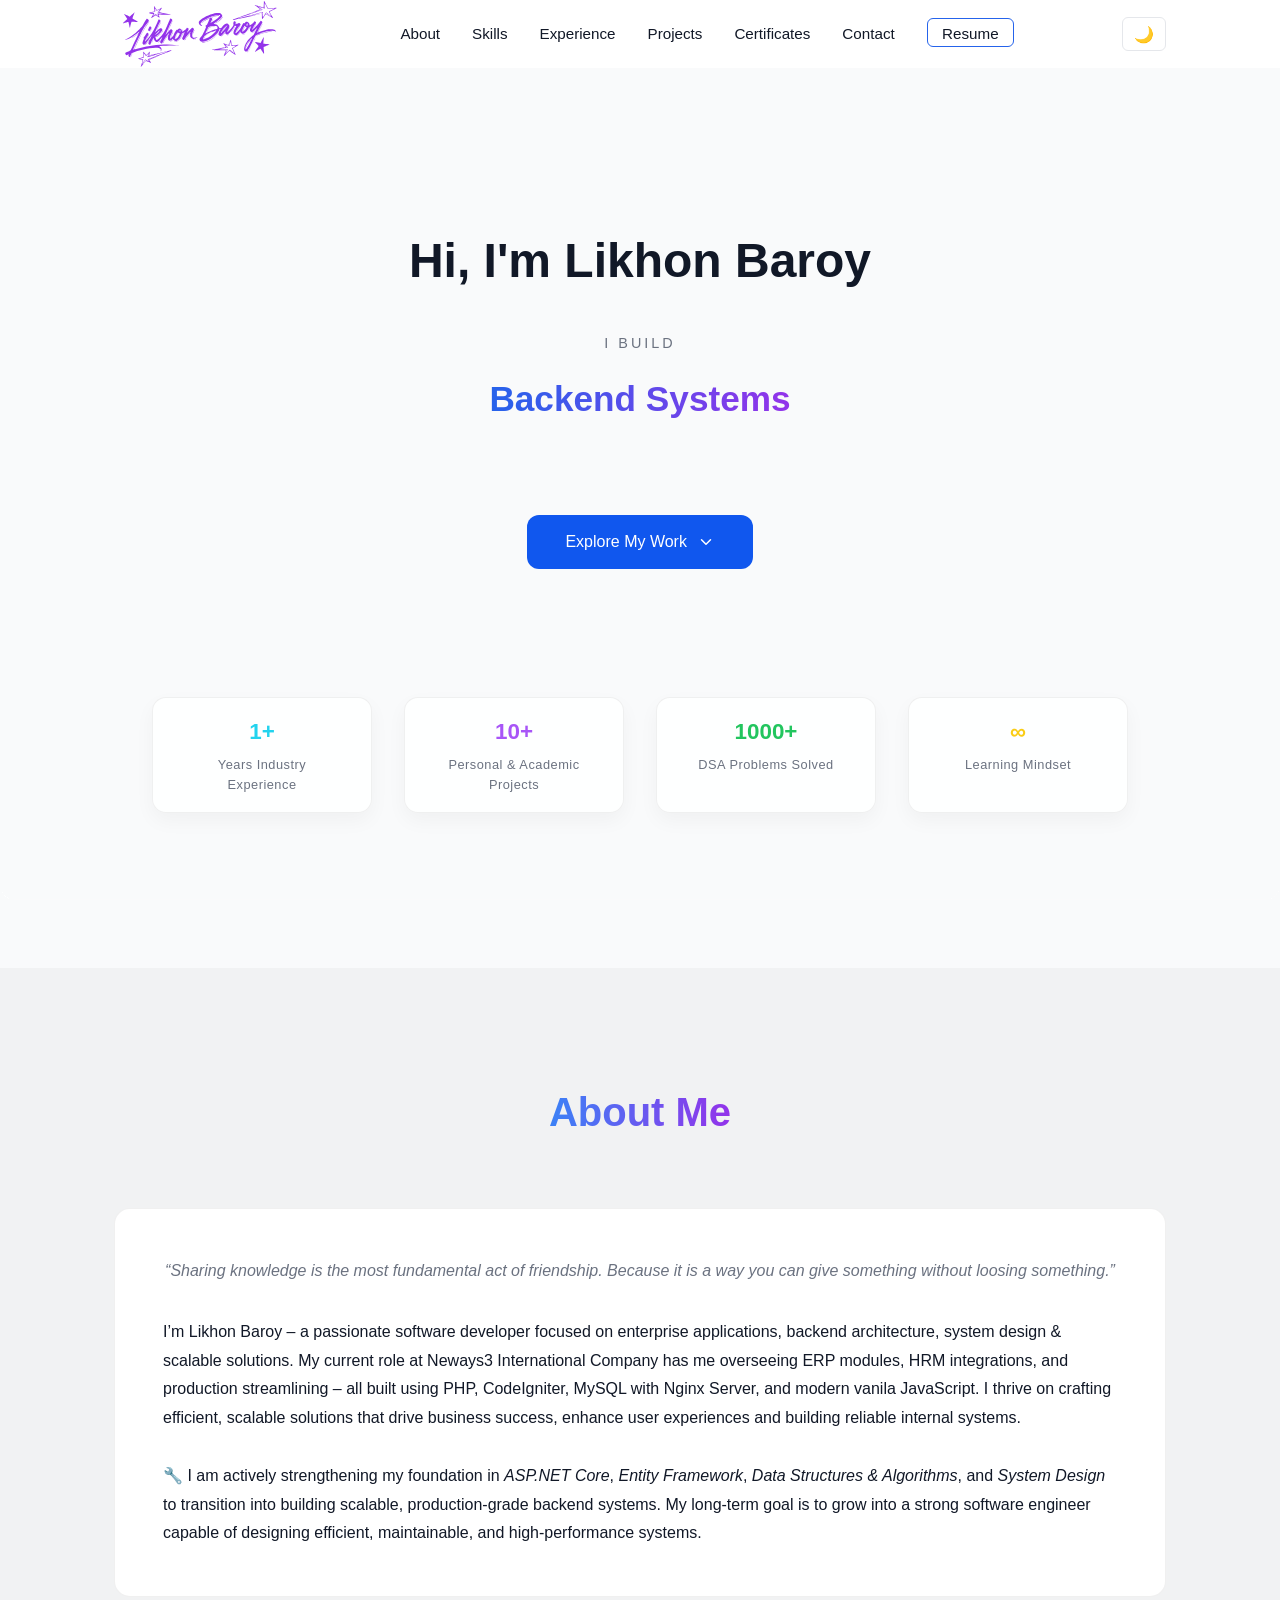
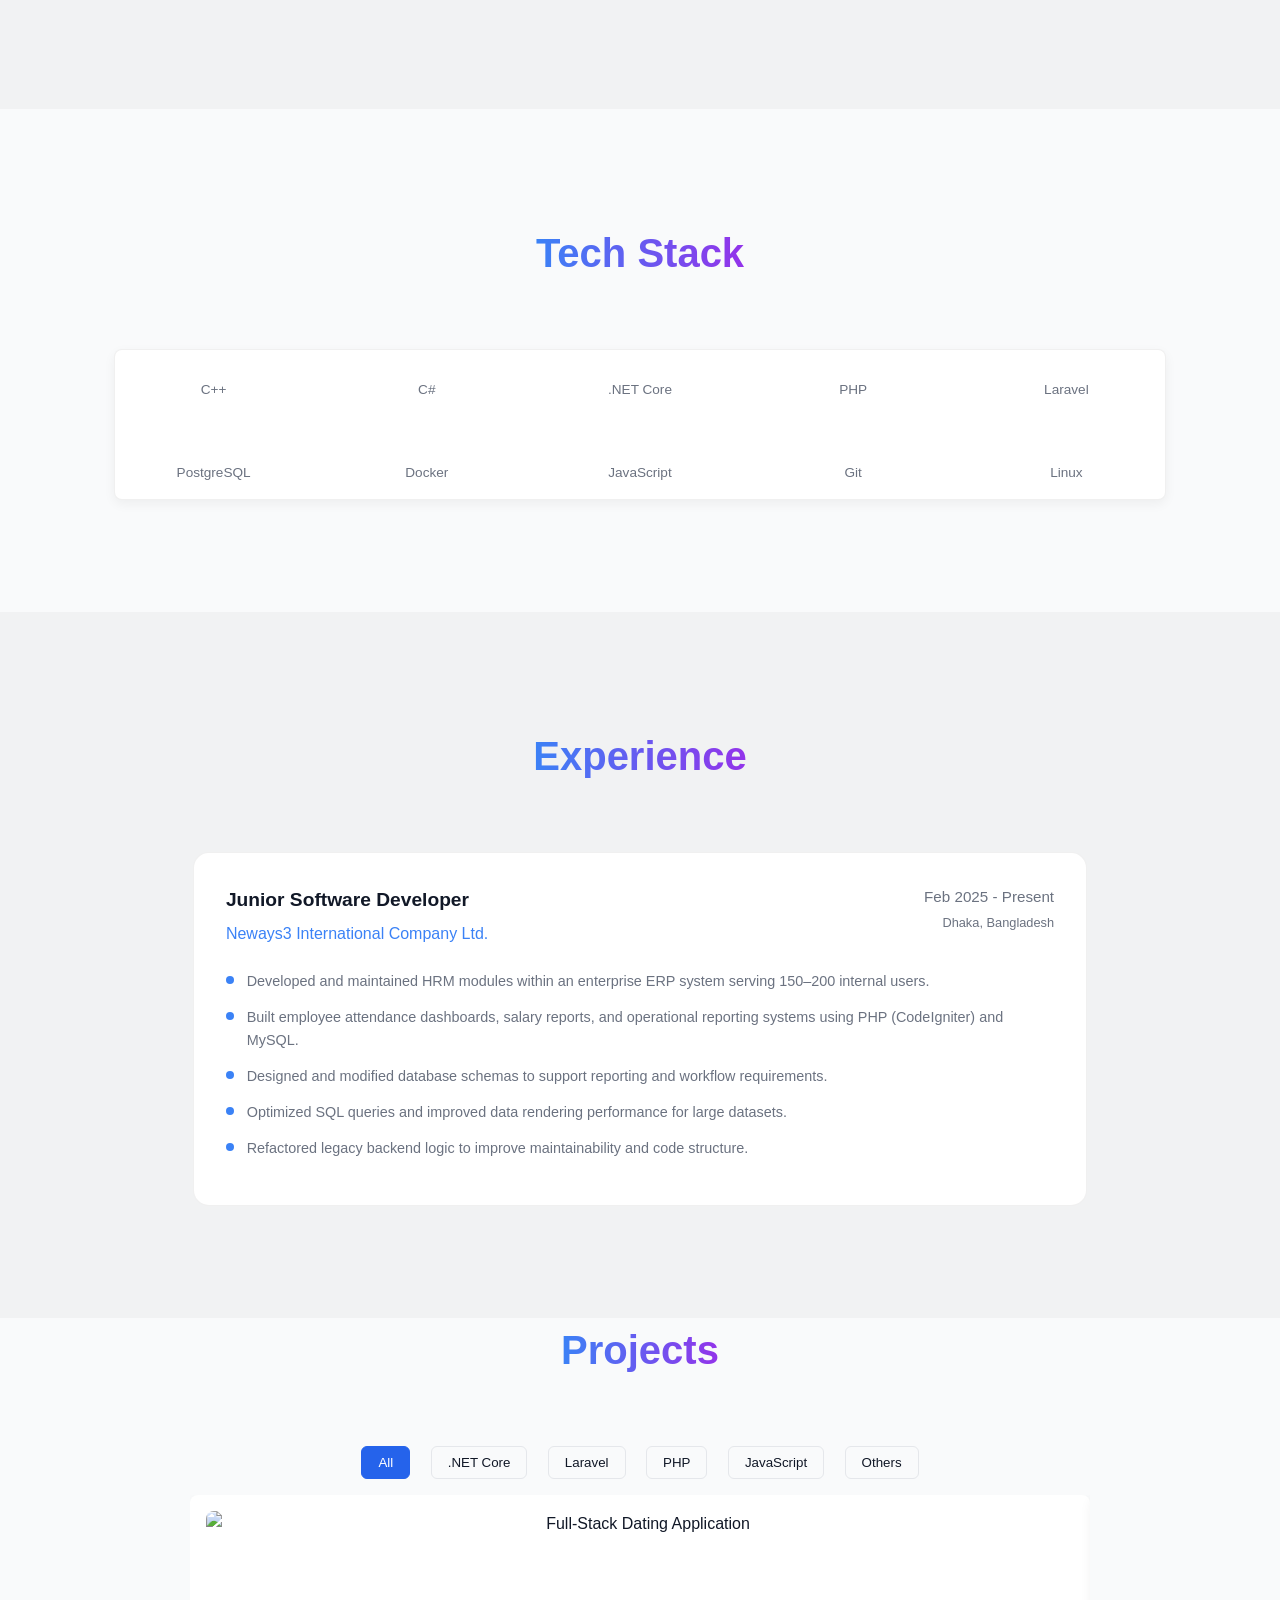
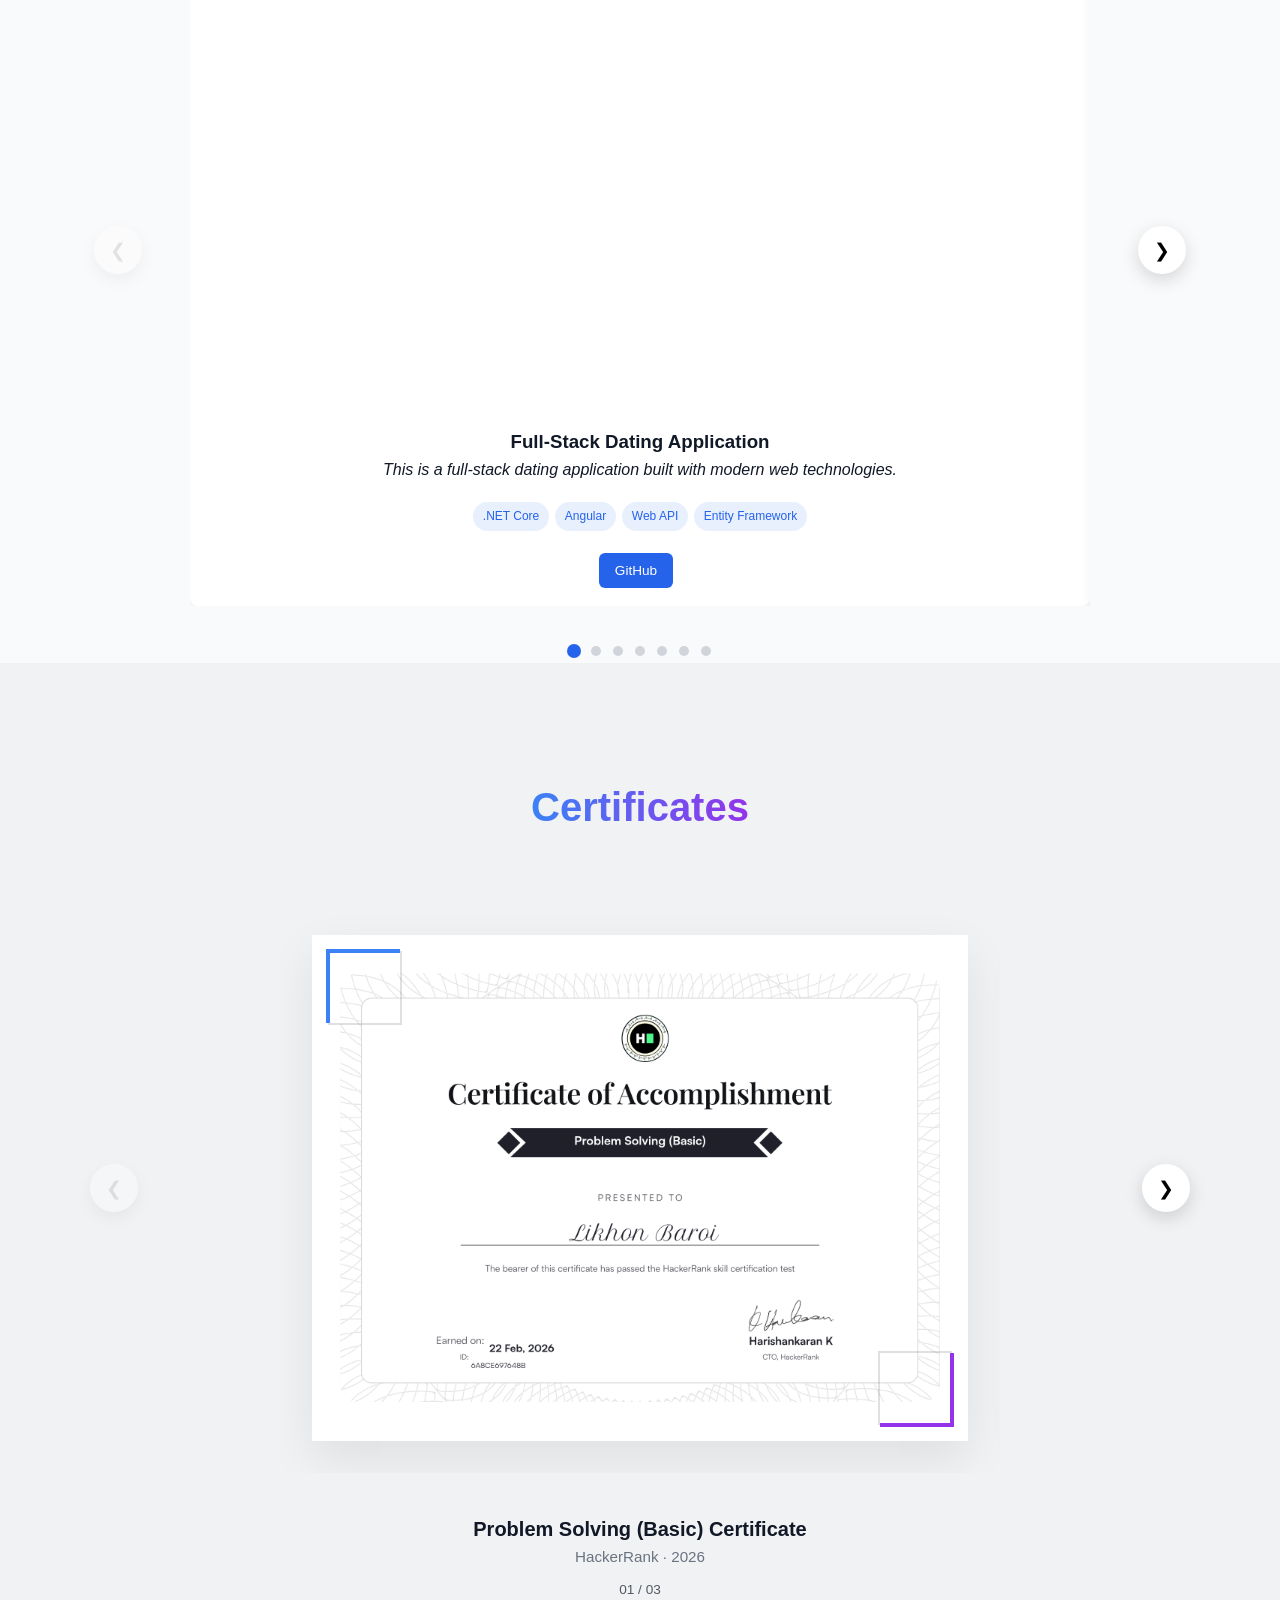
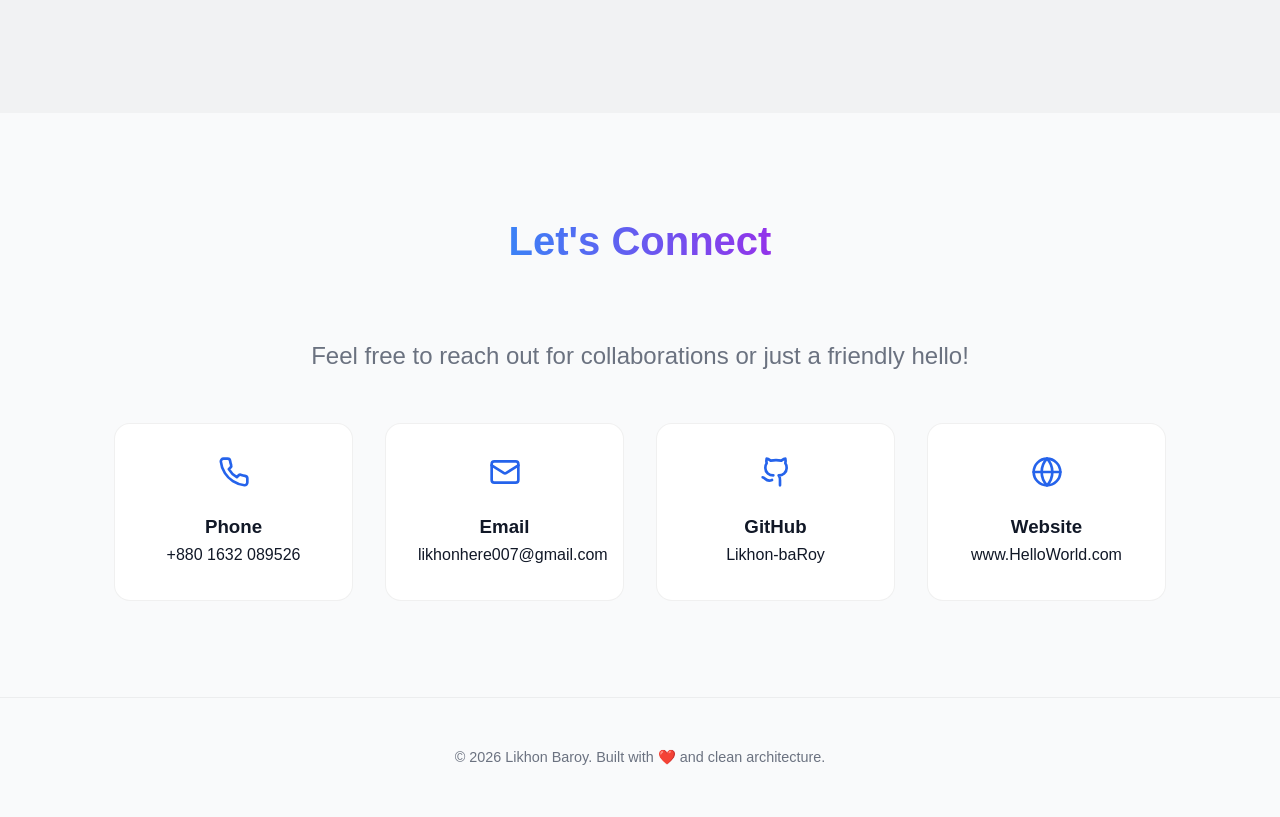
==== commit e308e806: "update about+rotator+stacks+experience" ====
--- a/index.html
+++ b/index.html
@@ -60,22 +60,22 @@
 
                 <div class="stat-card">
                     <div class="stat-number cyan">1+</div>
-                    <div class="stat-label">Years Experience</div>
+                    <div class="stat-label">Years Industry Experience</div>
                 </div>
 
                 <div class="stat-card">
                     <div class="stat-number purple">10+</div>
-                    <div class="stat-label">Projects Completed</div>
+                    <div class="stat-label">Personal & Academic Projects</div>
                 </div>
 
                 <div class="stat-card">
-                    <div class="stat-number green">15+</div>
-                    <div class="stat-label">Technologies</div>
+                    <div class="stat-number green">1000+</div>
+                    <div class="stat-label">DSA Problems Solved</div>
                 </div>
 
                 <div class="stat-card">
-                    <div class="stat-number yellow">24/7</div>
-                    <div class="stat-label">Code Passion</div>
+                    <div class="stat-number yellow">∞</div>
+                    <div class="stat-label">Learning Mindset</div>
                 </div>
 
             </div>
@@ -101,12 +101,9 @@
                 </p>
                 <br>
                 <p>
-                    🔧 I’m currently deepening my expertise in 
-                    <i>ASP .NET Core</i>, 
-                    <i>Entity Framework</i>,
-                    <i>DSA</i> & 
-                    <i>System Design</i>, 
-                    preparing for the next leap into cloud-native development.
+                    🔧 I am actively strengthening my foundation in <i>ASP.NET Core</i>, <i>Entity Framework</i>, <i>Data Structures & Algorithms</i>, and <i>System Design</i> to transition into building scalable, production-grade backend systems. 
+
+                    My long-term goal is to grow into a strong software engineer capable of designing efficient, maintainable, and high-performance systems.
                 </p>
             </div>
         </div>
@@ -135,7 +132,53 @@
                     <i class="devicon-dotnetcore-plain colored"></i>
                     <span>.NET Core</span>
                 </div>
-
+                
+                <div class="tech-item">
+                    <i class="devicon-php-plain colored"></i>
+                    <span>PHP</span>
+                </div>
+
+                <div class="tech-item">
+                    <i class="devicon-laravel-plain colored"></i>
+                    <span>Laravel</span>
+                </div>
+
+                <div class="tech-item">
+                    <i class="devicon-postgresql-plain colored"></i>
+                    <span>PostgreSQL</span>
+                </div>
+                
+                <div class="tech-item">
+                    <i class="devicon-docker-plain colored"></i>
+                    <span>Docker</span>
+                </div>
+
+                <div class="tech-item">
+                    <i class="devicon-javascript-plain colored"></i>
+                    <span>JavaScript</span>
+                </div>
+
+                <div class="tech-item">
+                    <i class="devicon-git-plain colored"></i>
+                    <span>Git</span>
+                </div>
+
+                <div class="tech-item">
+                    <i class="devicon-linux-plain colored"></i>
+                    <span>Linux</span>
+                </div>
+                                
+            <!-- 
+                <div class="tech-item">
+                    <i class="devicon-css3-plain colored"></i>
+                    <span>CSS3</span>
+                </div>
+
+                <div class="tech-item">
+                    <i class="devicon-html5-plain colored"></i>
+                    <span>HTML5</span>
+                </div>
+                
                 <div class="tech-item">
                     <i class="devicon-bootstrap-plain colored"></i>
                     <span>Bootstrap</span>
@@ -160,56 +203,7 @@
                     <i class="devicon-vim-plain colored"></i>
                     <span>Vim</span>
                 </div>
-
-                <div class="tech-item">
-                    <i class="devicon-docker-plain colored"></i>
-                    <span>Docker</span>
-                </div>
-
-                <div class="tech-item">
-                    <i class="devicon-postgresql-plain colored"></i>
-                    <span>PostgreSQL</span>
-                </div>
-
-                <div class="tech-item">
-                    <i class="devicon-css3-plain colored"></i>
-                    <span>CSS3</span>
-                </div>
-
-                <div class="tech-item">
-                    <i class="devicon-html5-plain colored"></i>
-                    <span>HTML5</span>
-                </div>
-
-                <div class="tech-item">
-                    <i class="devicon-laravel-plain colored"></i>
-                    <span>Laravel</span>
-                </div>
-
-                <div class="tech-item">
-                    <i class="devicon-php-plain colored"></i>
-                    <span>PHP</span>
-                </div>
-
-                <div class="tech-item">
-                    <i class="devicon-javascript-plain colored"></i>
-                    <span>JavaScript</span>
-                </div>
-
-                <div class="tech-item">
-                    <i class="devicon-mysql-plain colored"></i>
-                    <span>MySQL</span>
-                </div>
-
-                <div class="tech-item">
-                    <i class="devicon-git-plain colored"></i>
-                    <span>Git</span>
-                </div>
-
-                <div class="tech-item">
-                    <i class="devicon-linux-plain colored"></i>
-                    <span>Linux</span>
-                </div>
+            -->
             </div>
         </div>
     </section>
@@ -243,20 +237,19 @@
 
                     <ul class="experience-list">
                         <li>
-                            Contributing to the development of enterprise-level ERP system using PHP and CodeIgniter framework, focusing on
-                            backend business logic and API development.
-                        </li>
-                        <li>
-                            Collaborated with cross-functional teams to design and implement scalable backend solutions following MVC
-                            architecture patterns.
-                        </li>
-                        <li>
-                            Developed responsive user interfaces using HTML5, CSS3, JavaScript, and Bootstrap, ensuring cross-browser
-                            compatibility and mobile responsiveness.
-                        </li>
-                        <li>
-                            Participated in Agile development cycles, code reviews, and contributed to system architecture decisions
-                            aligned with business requirements.
+                            Developed and maintained HRM modules within an enterprise ERP system serving 150–200 internal users.
+                        </li>
+                        <li>
+                            Built employee attendance dashboards, salary reports, and operational reporting systems using PHP (CodeIgniter) and MySQL.
+                        </li>
+                        <li>
+                            Designed and modified database schemas to support reporting and workflow requirements.
+                        </li>
+                        <li>
+                            Optimized SQL queries and improved data rendering performance for large datasets.
+                        </li>
+                        <li>
+                            Refactored legacy backend logic to improve maintainability and code structure.
                         </li>
                     </ul>
                 </div>
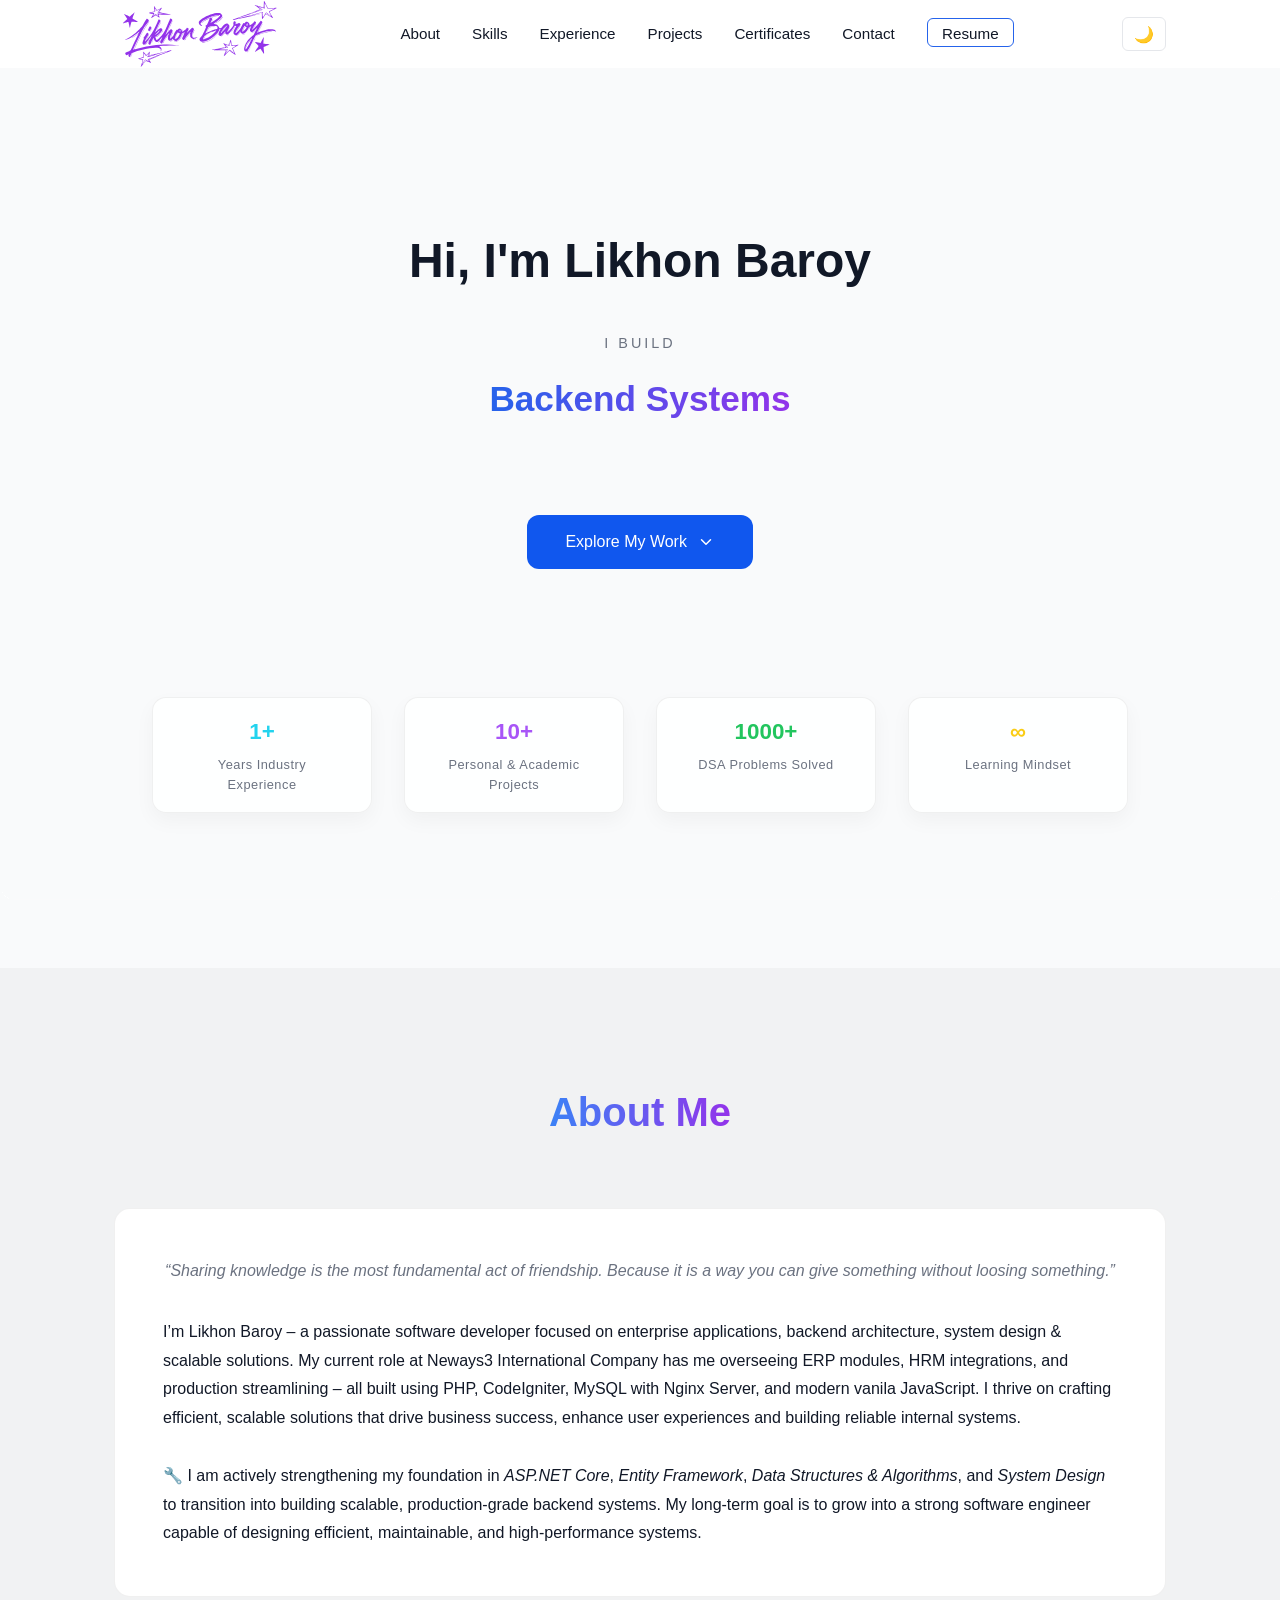
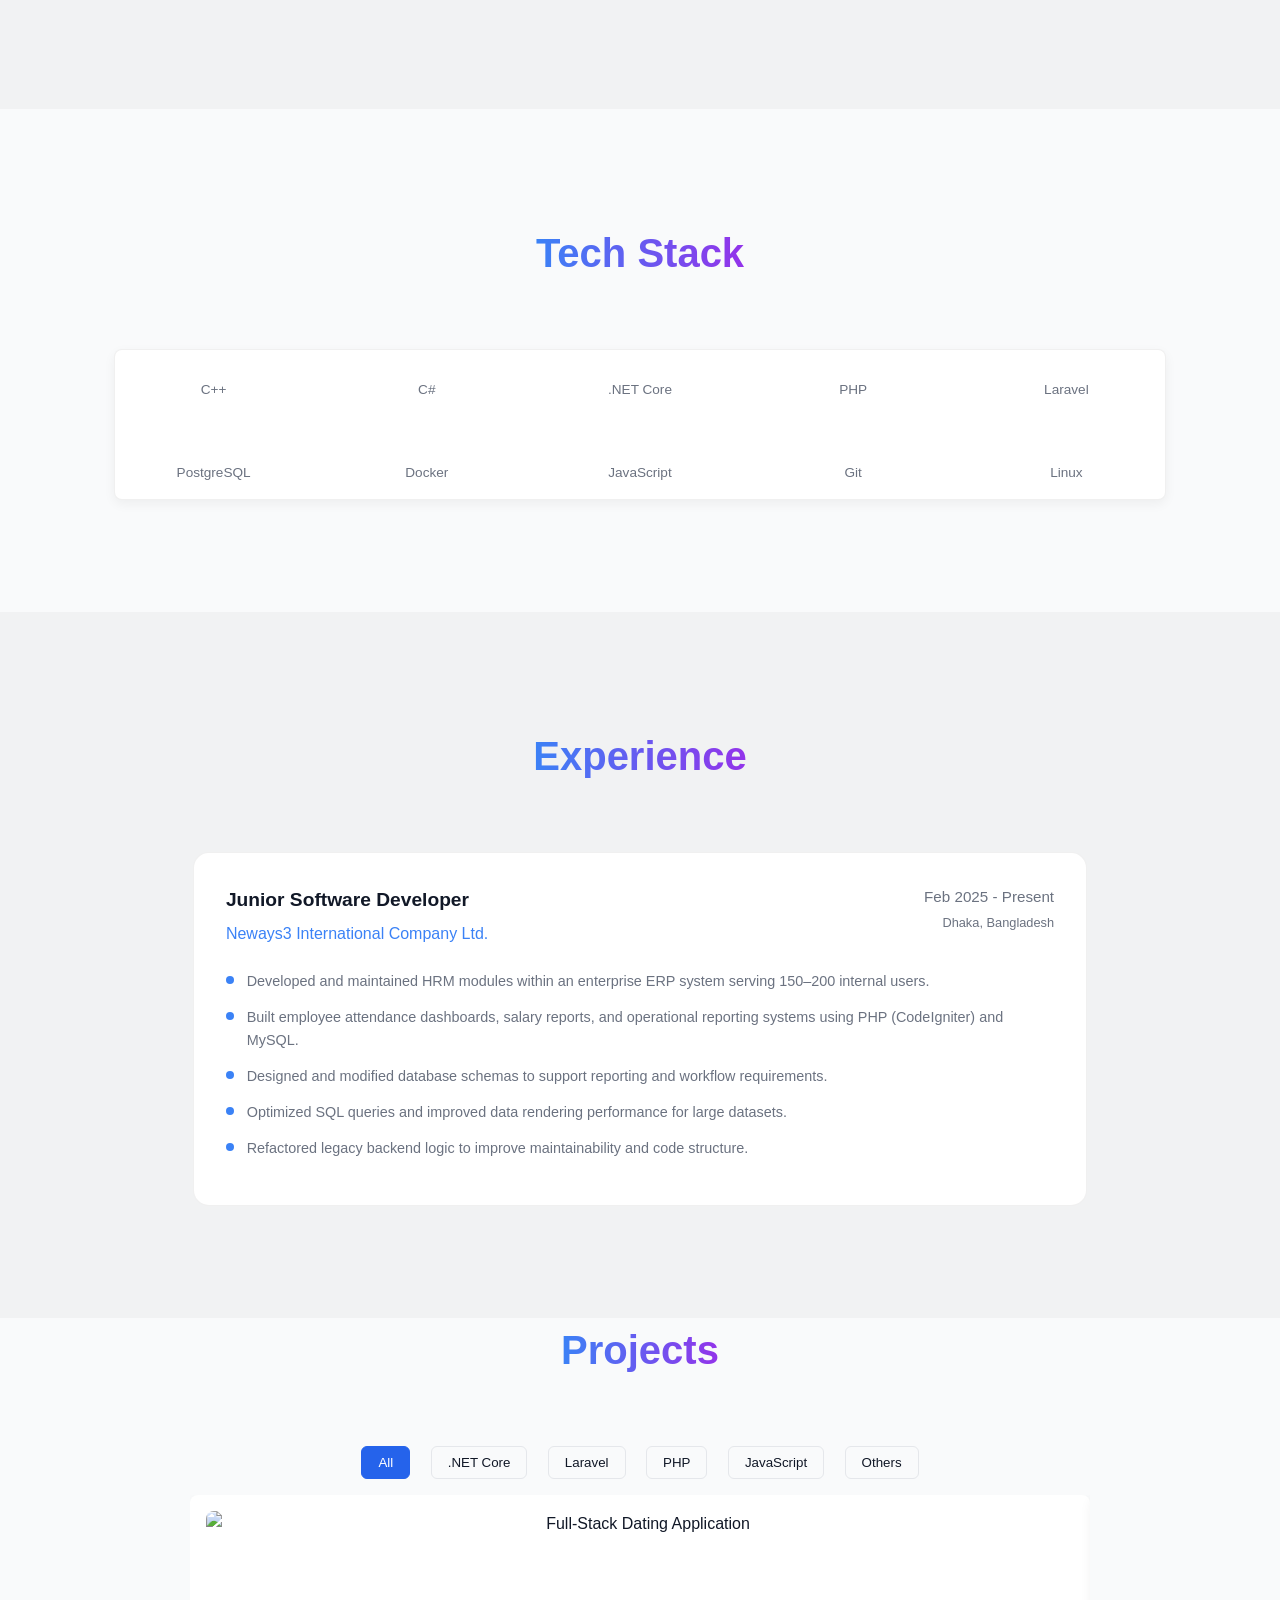
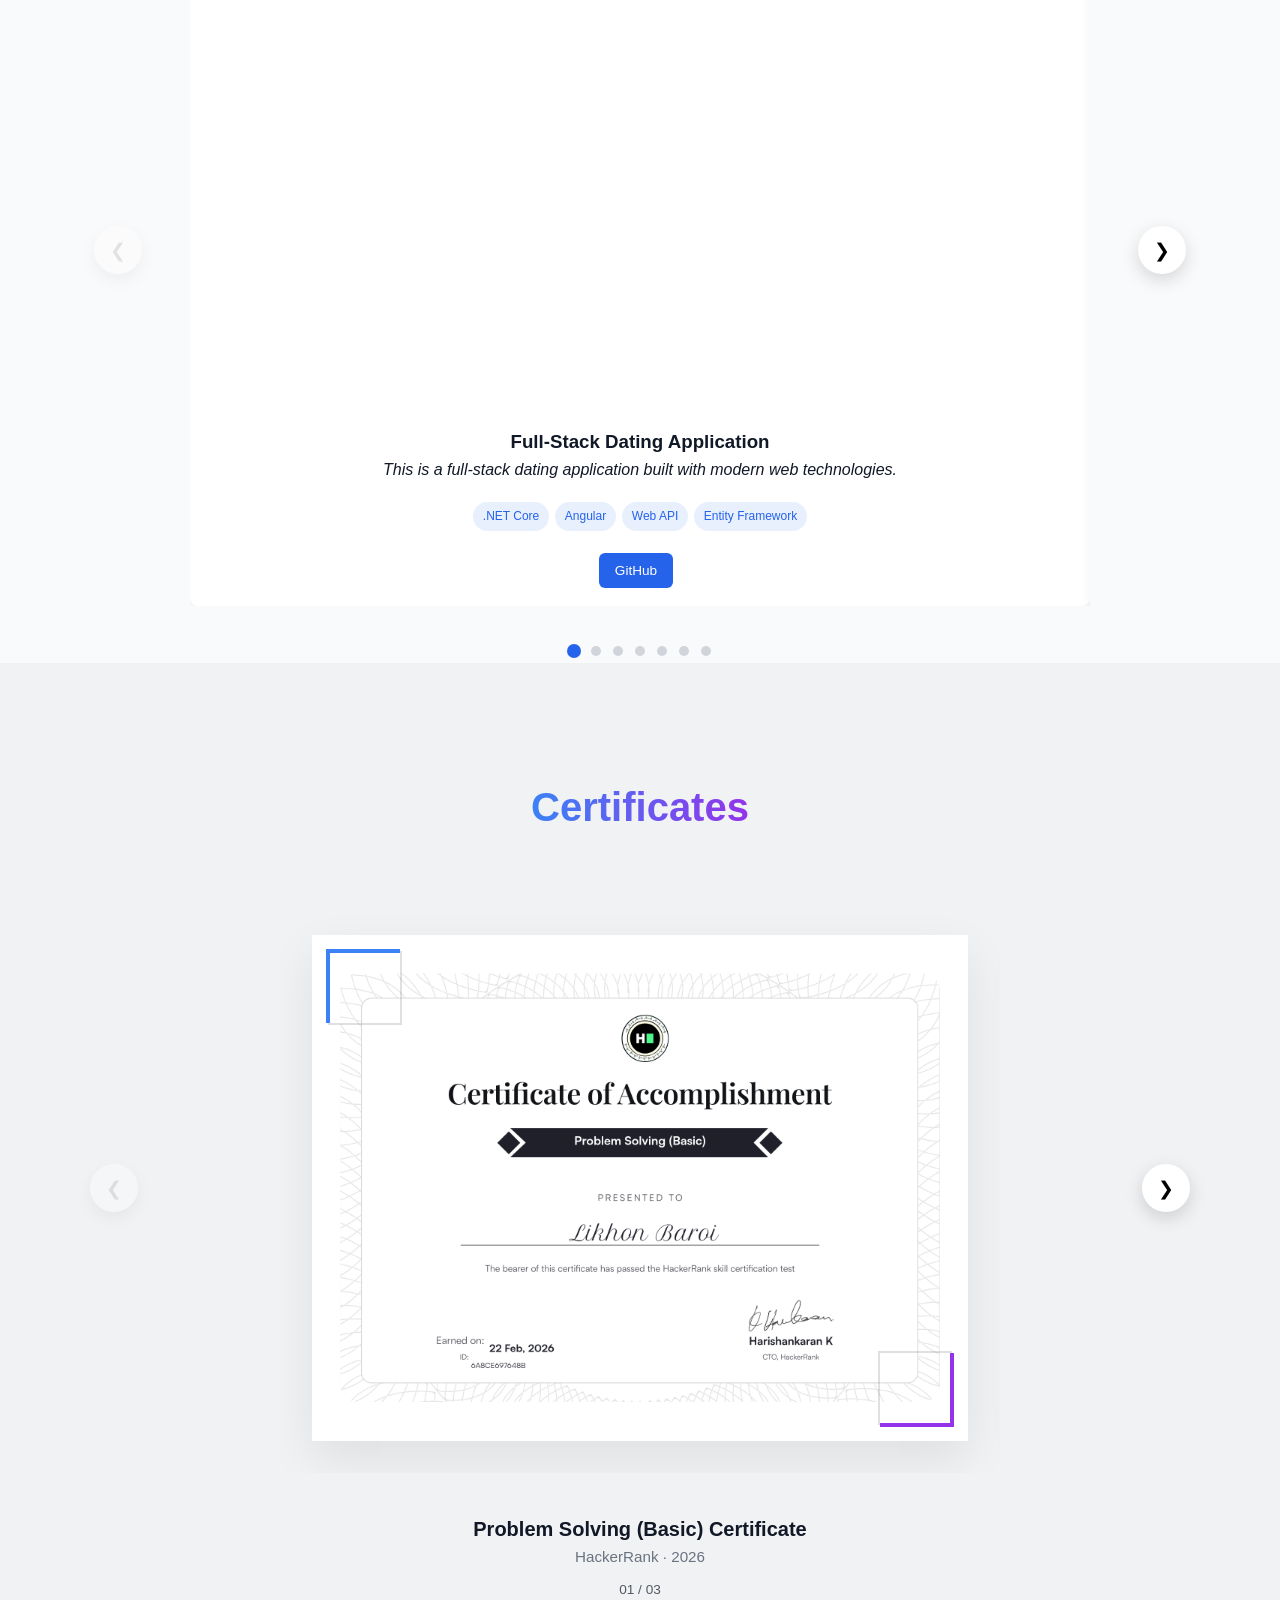
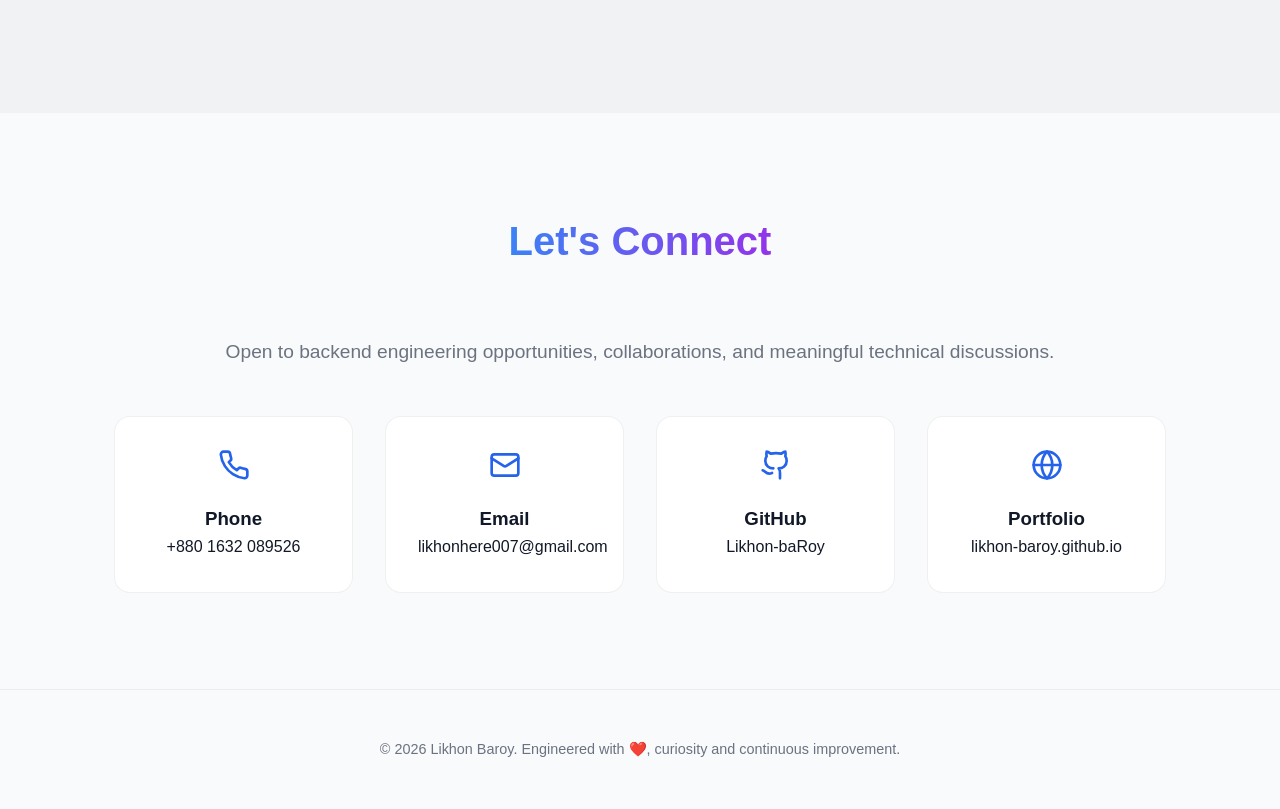
==== commit a90f634f: "info update" ====
--- a/index.html
+++ b/index.html
@@ -321,7 +321,7 @@
             </h2>
 
             <p class="contact-intro">
-                Feel free to reach out for collaborations or just a friendly hello!
+                Open to backend engineering opportunities, collaborations, and meaningful technical discussions.
             </p>
 
             <div class="contact-grid">
@@ -366,12 +366,12 @@
                 </a>
 
                 <!-- Website -->
-                <a href="https://yourwebsite.com" target="_blank" class="contact-card glow-card">
+                <a href="https://likhon-baroy.github.io/portfolio/" target="_blank" class="contact-card glow-card">
                     <div class="contact-icon">
                         <svg xmlns="http://www.w3.org/2000/svg" width="24" height="24" viewBox="0 0 24 24" fill="none" stroke="currentColor" stroke-width="2" stroke-linecap="round" stroke-linejoin="round" class="lucide lucide-globe-icon w-8 h-8 text-blue-400 mx-auto mb-3 group-hover:scale-110 transition-transform" style="--darkreader-inline-stroke: currentColor;" data-darkreader-inline-stroke=""><circle cx="12" cy="12" r="10"></circle><path d="M12 2a14.5 14.5 0 0 0 0 20 14.5 14.5 0 0 0 0-20"></path><path d="M2 12h20"></path></svg>
                     </div>
-                    <h3>Website</h3>
-                    <p>www.HelloWorld.com</p>
+                    <h3>Portfolio</h3>
+                    <p>likhon-baroy.github.io</p>
                 </a>
 
             </div>
@@ -389,7 +389,7 @@
 
     <footer class="footer">
         <div class="container">
-            <p>© 2026 Likhon Baroy. Built with ❤️ and clean architecture.</p>
+            <p>© 2026 Likhon Baroy. Engineered with ❤️, curiosity and continuous improvement.</p>
         </div>
     </footer>
 
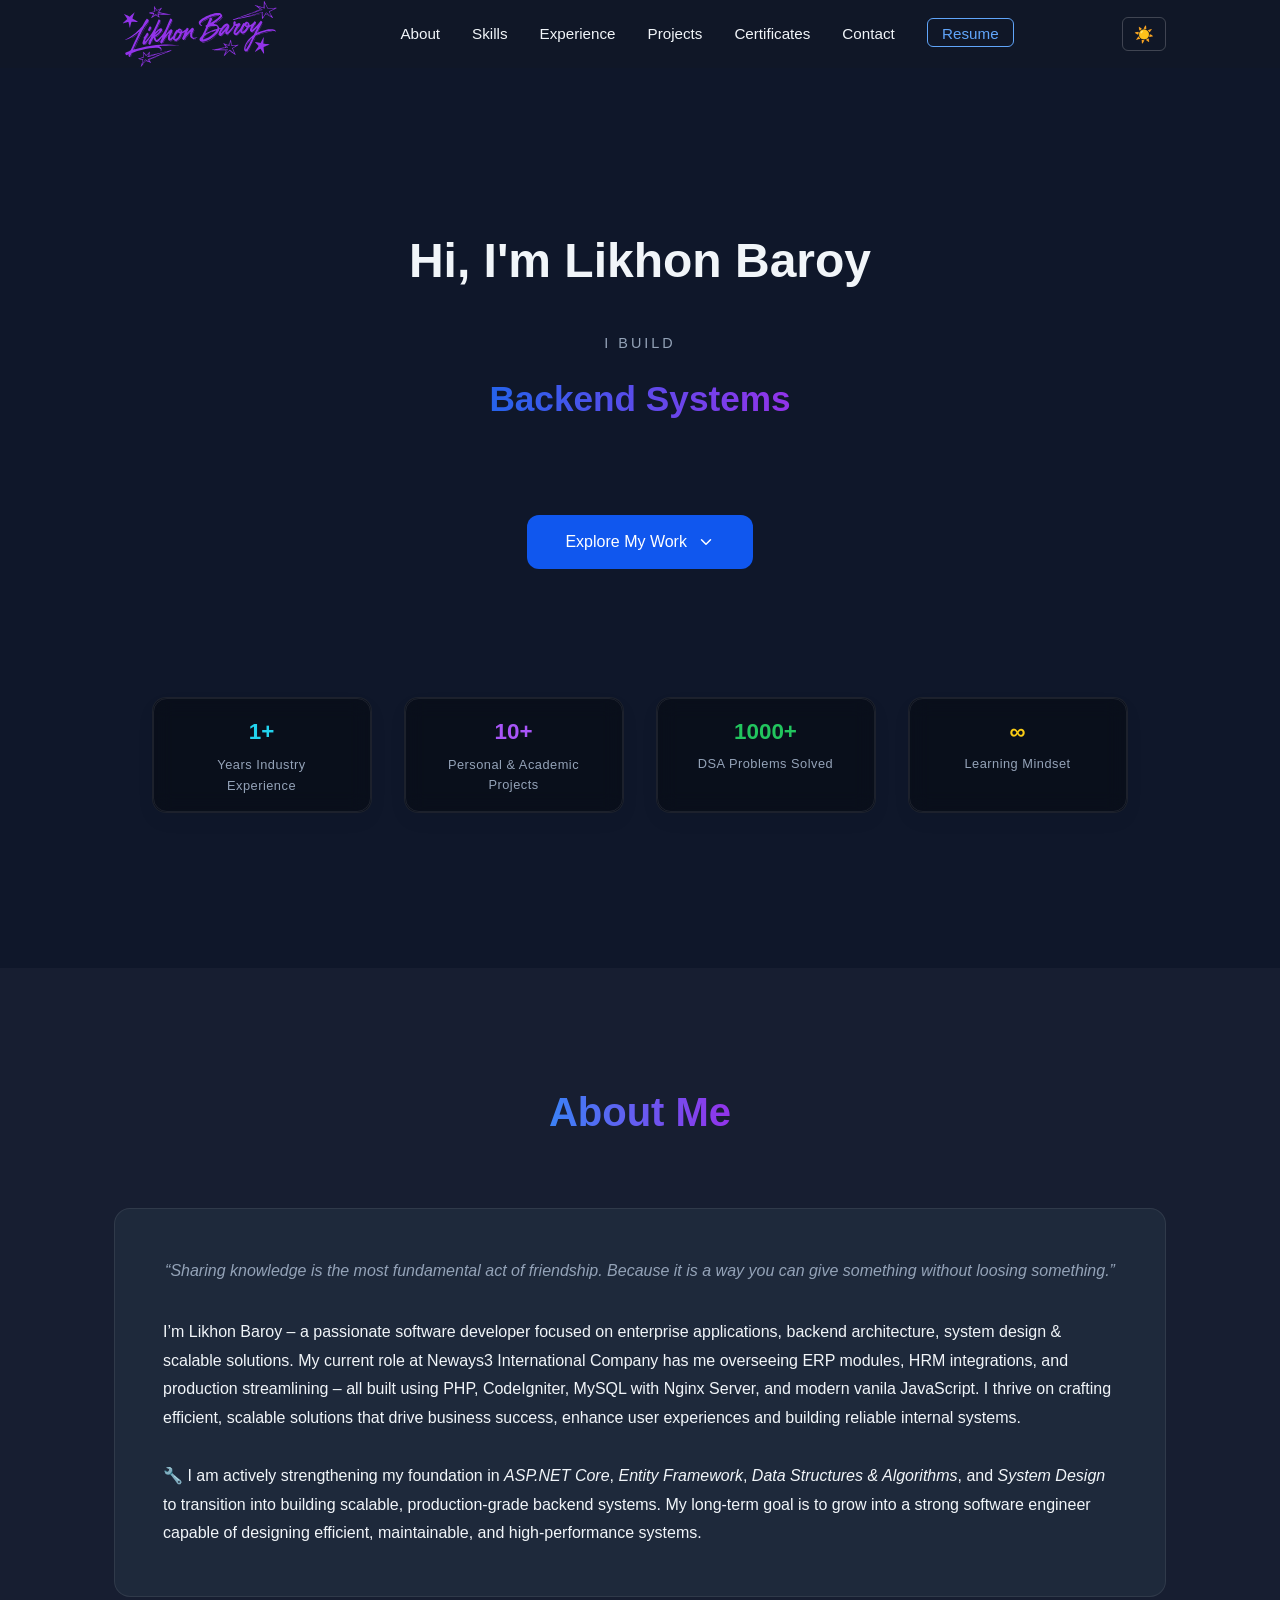
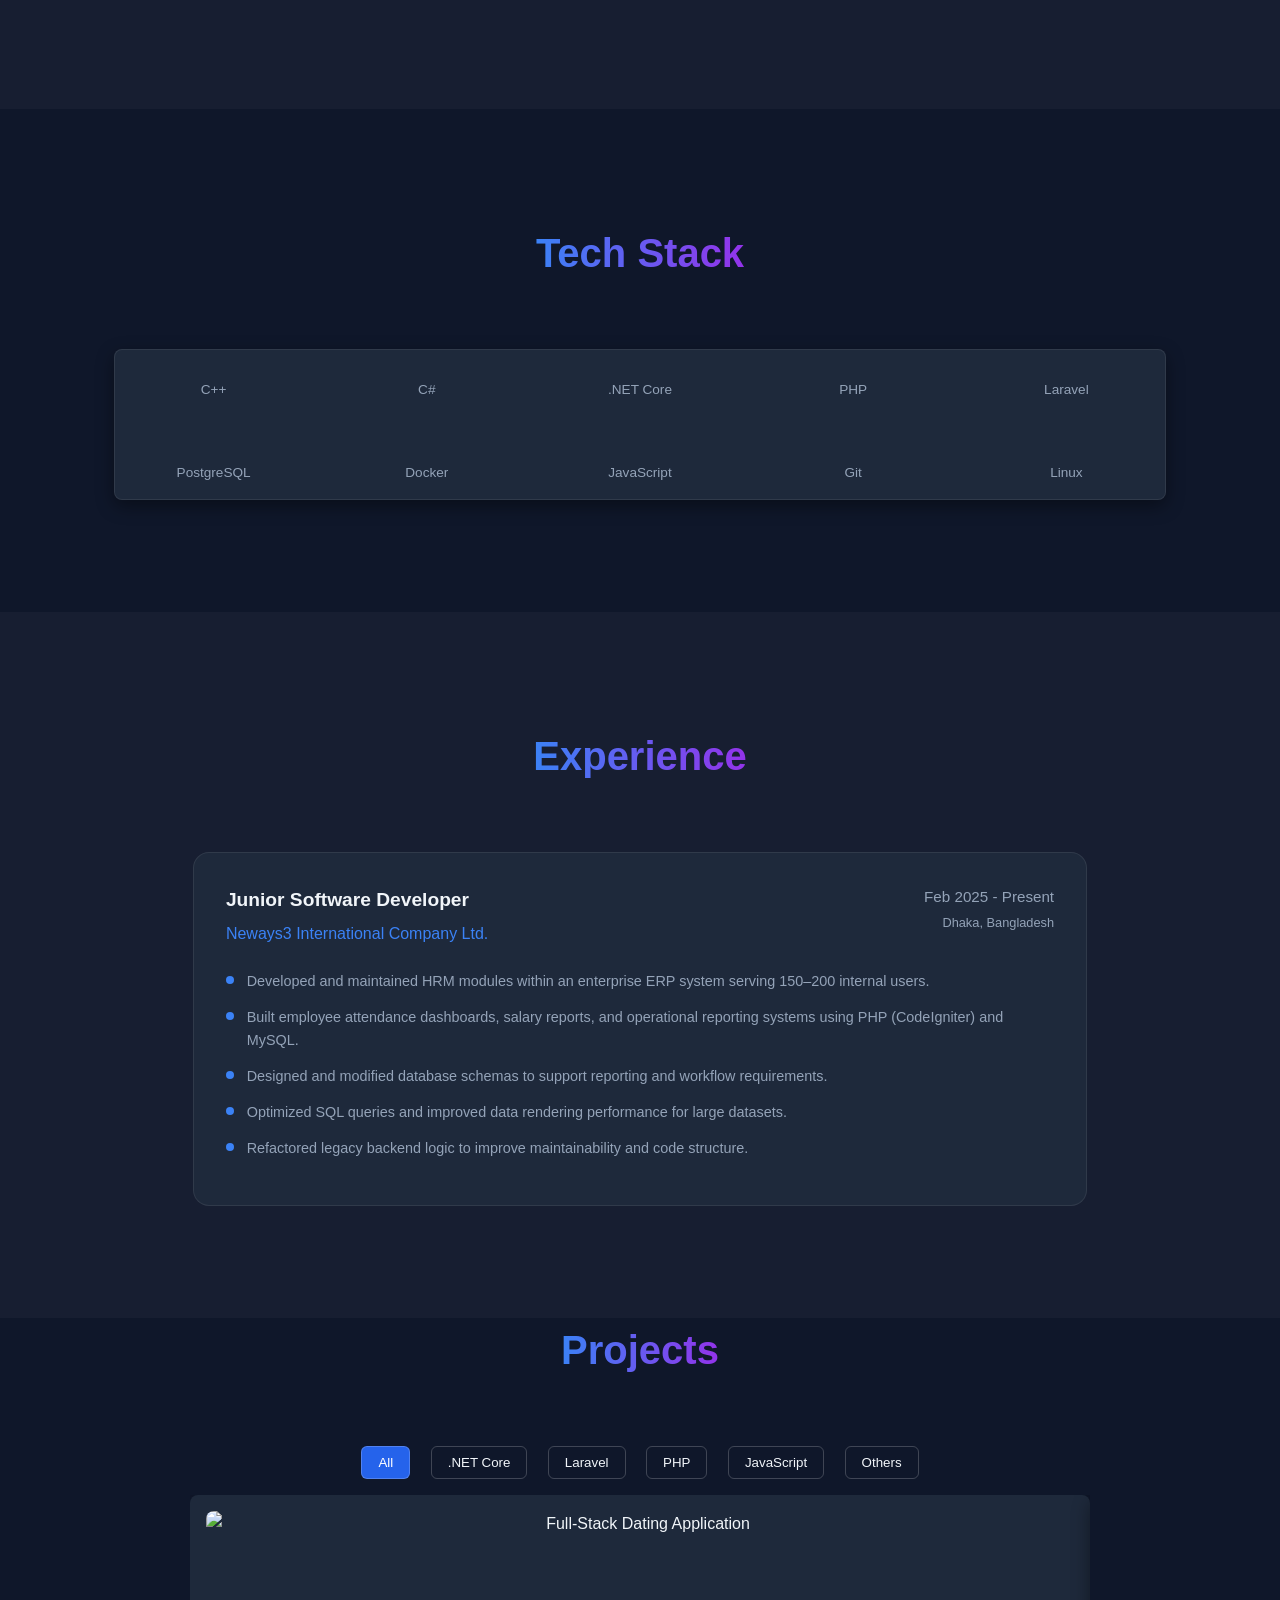
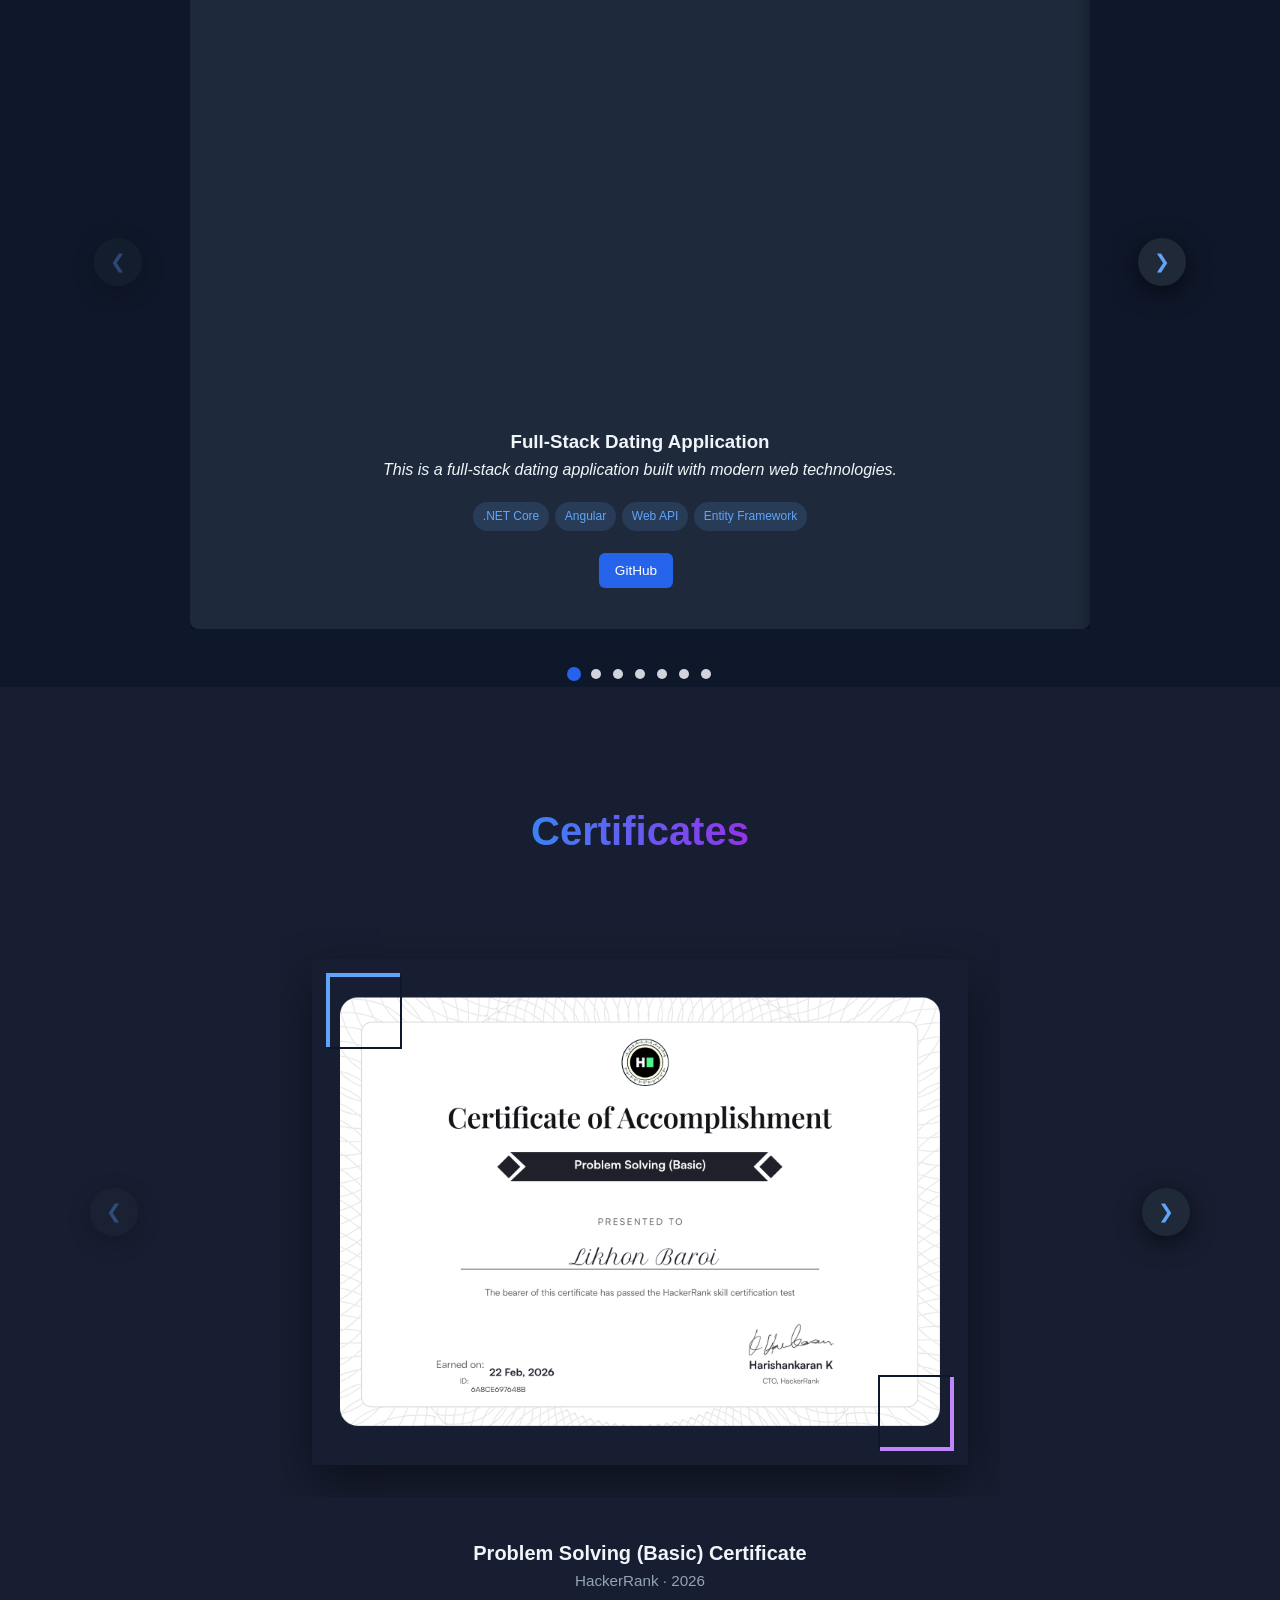
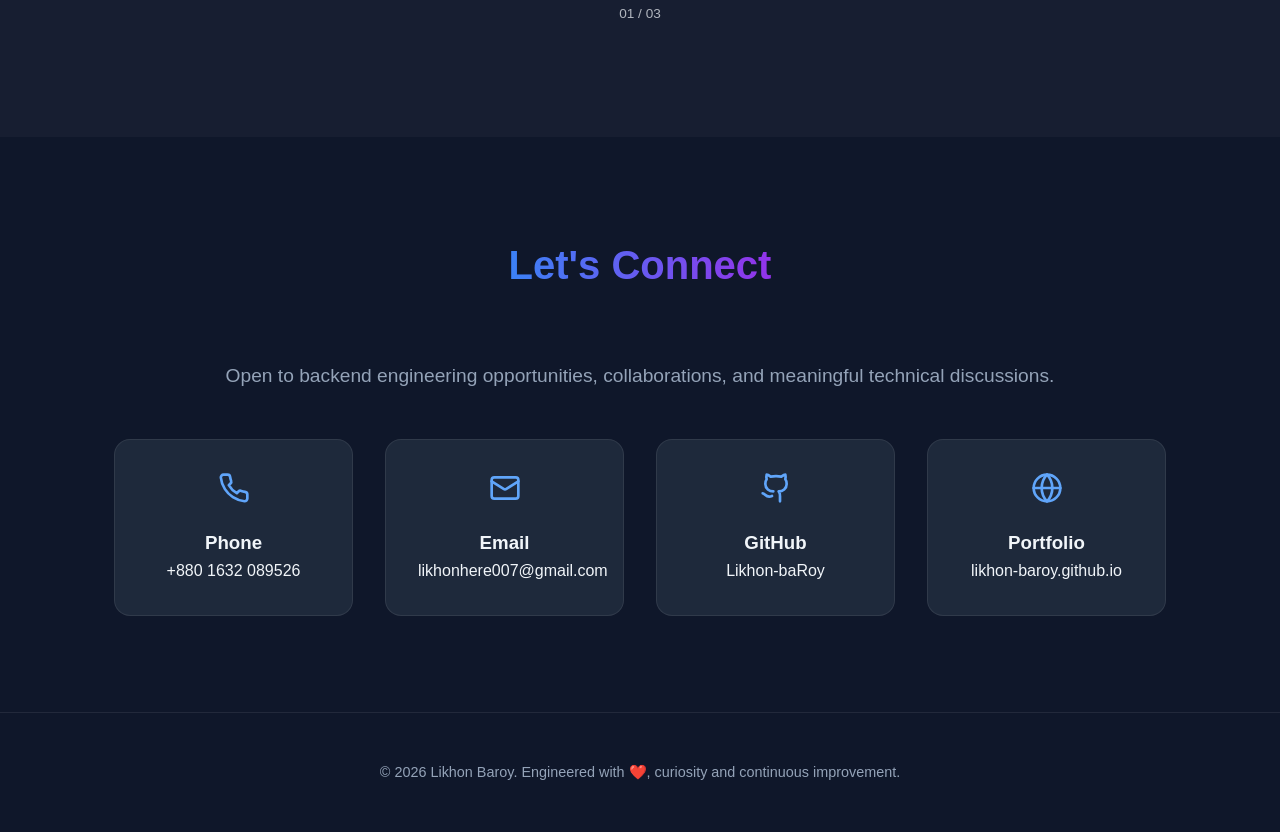
==== commit c36cb021: "make dark default theme" ====
--- a/index.html
+++ b/index.html
@@ -12,7 +12,7 @@
     <link href="https://fonts.googleapis.com/css2?family=Outfit:wght@500;600;700&display=swap" rel="stylesheet">
 </head>
 
-<body>
+<body class="dark">
 
     <!-- Navigation -->
     <header class="header">
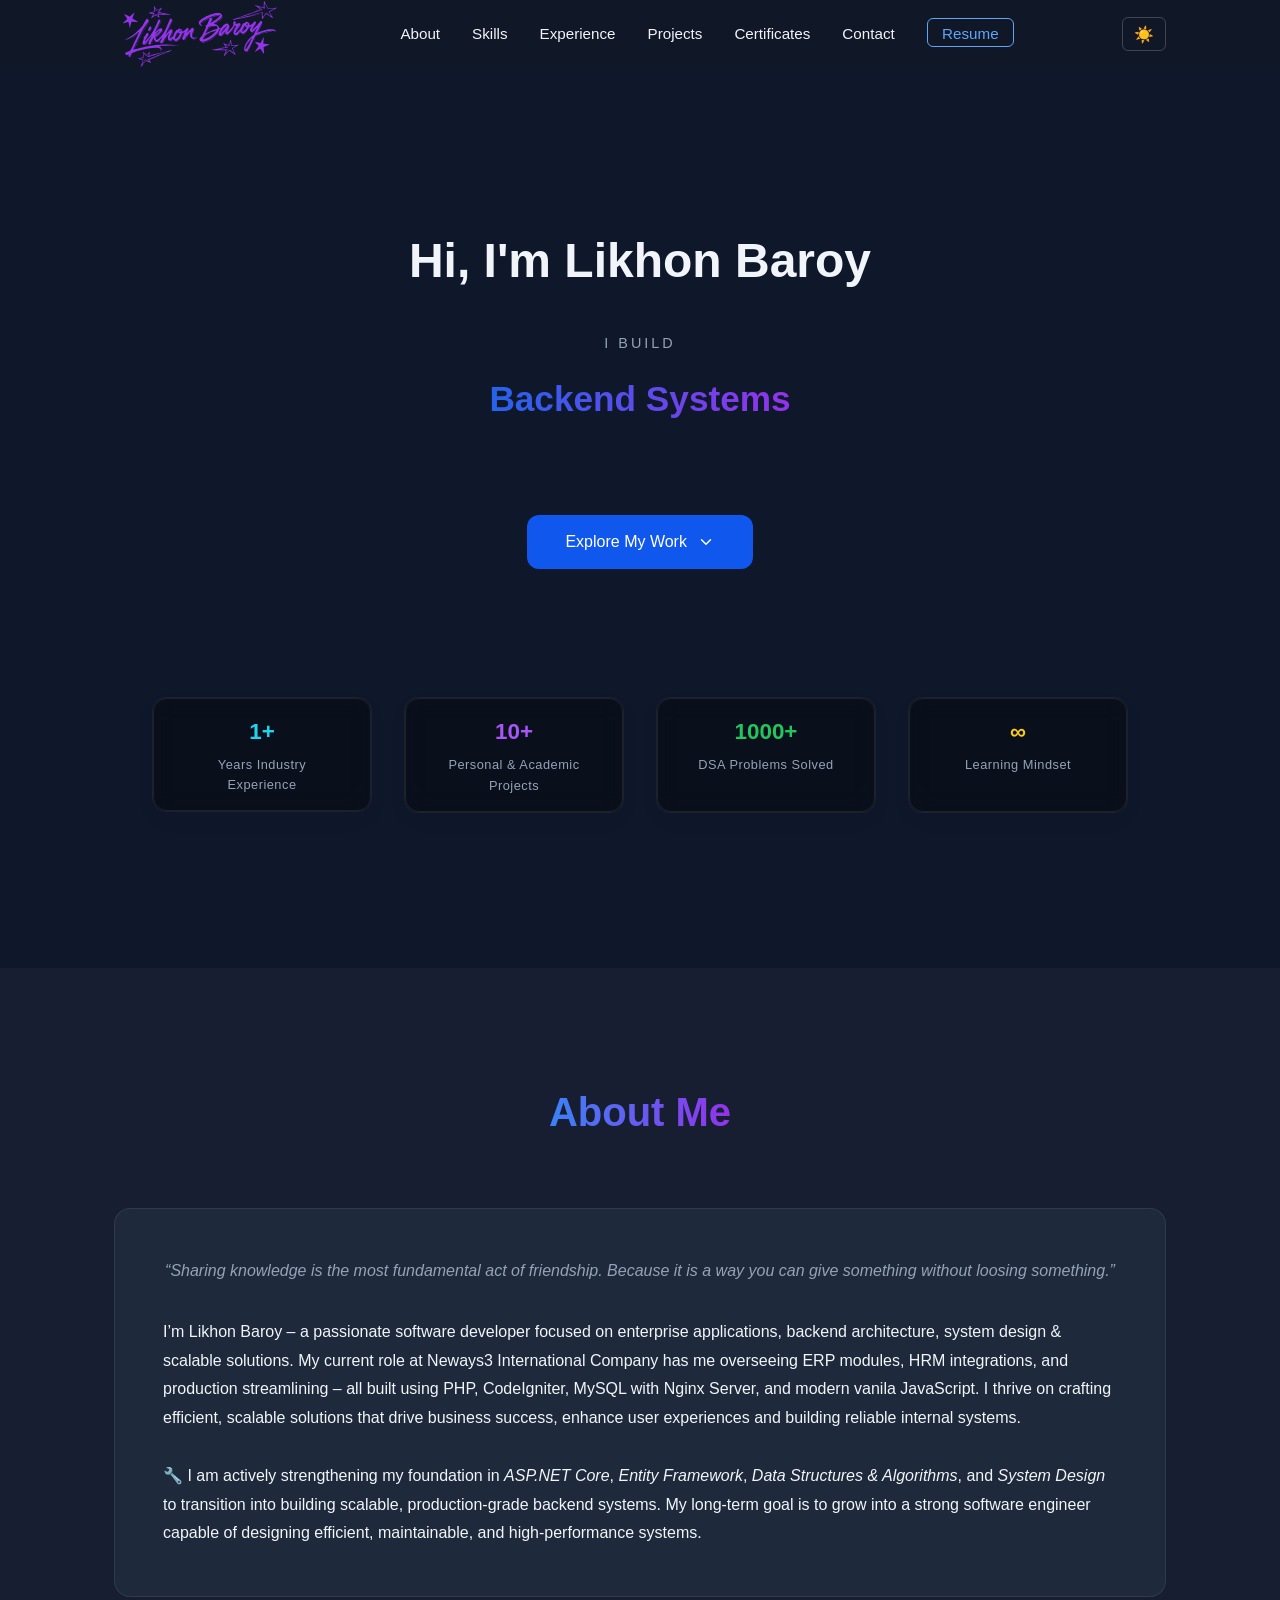
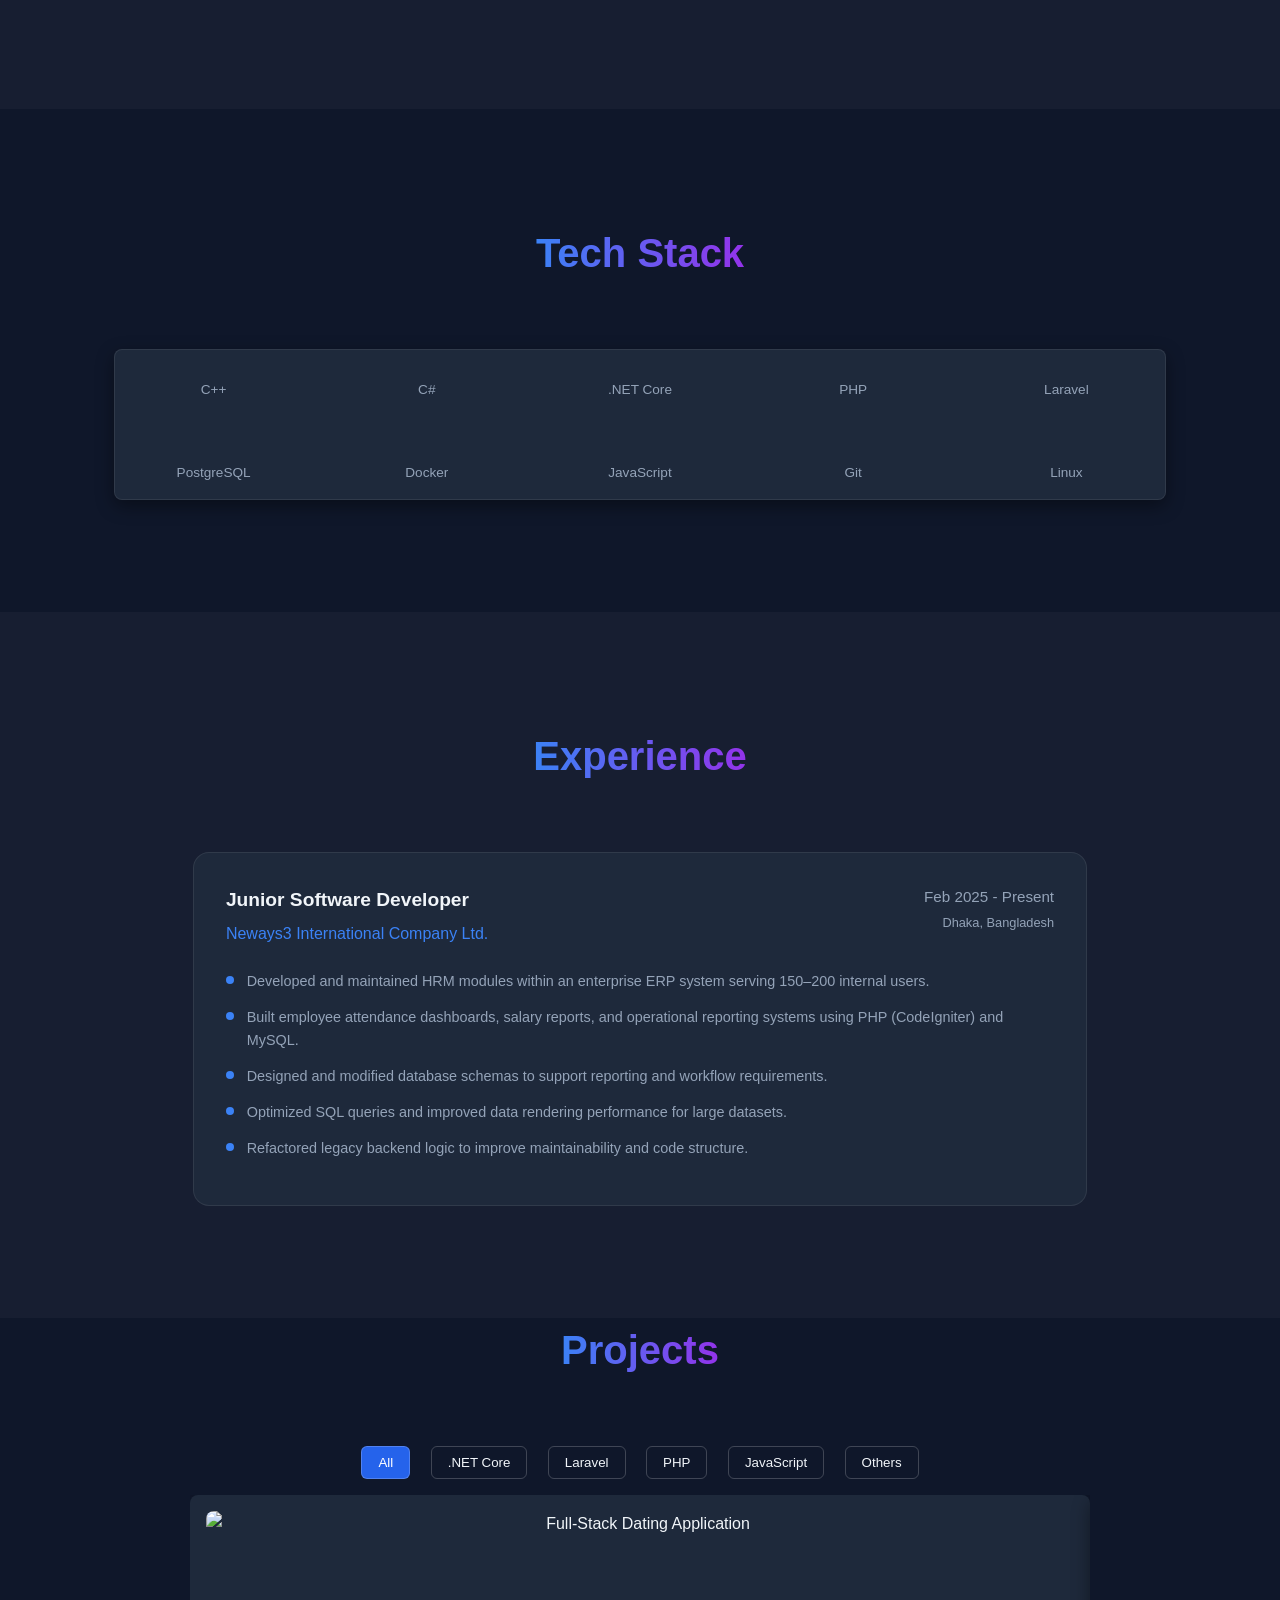
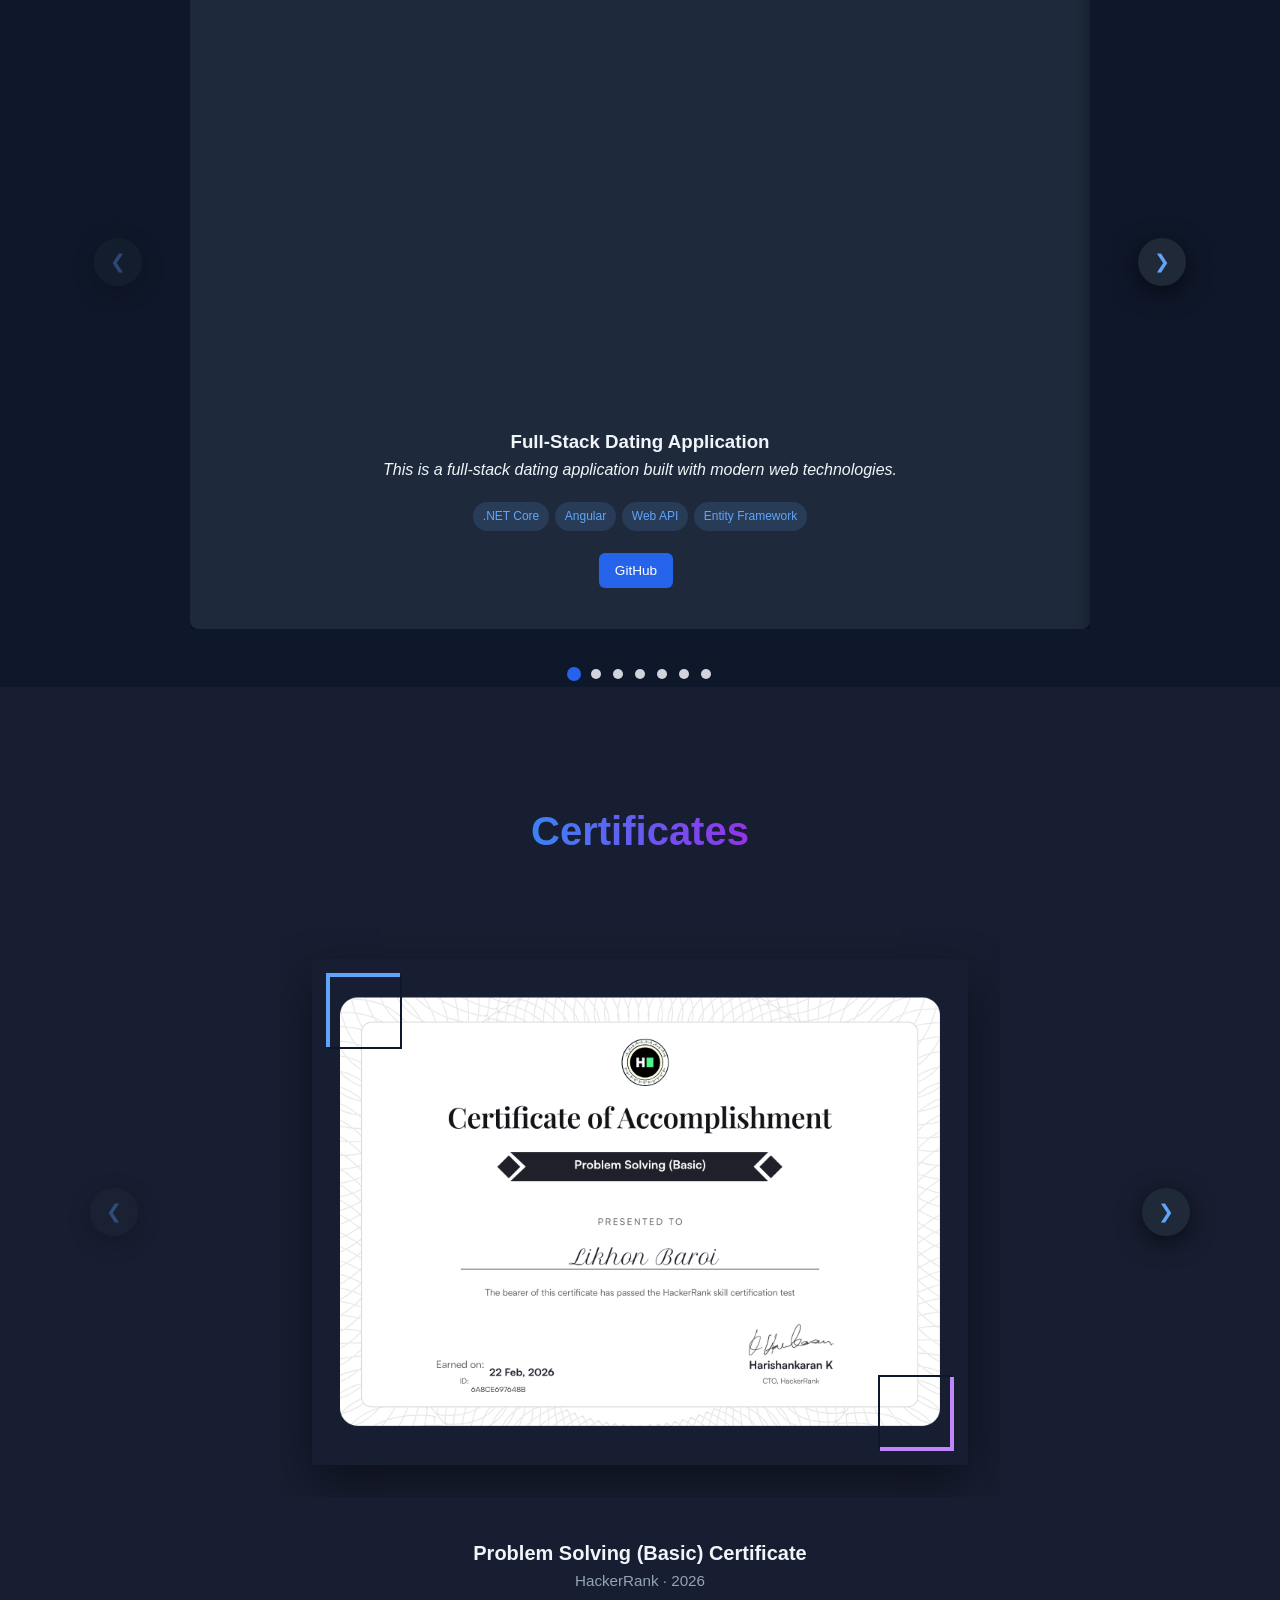
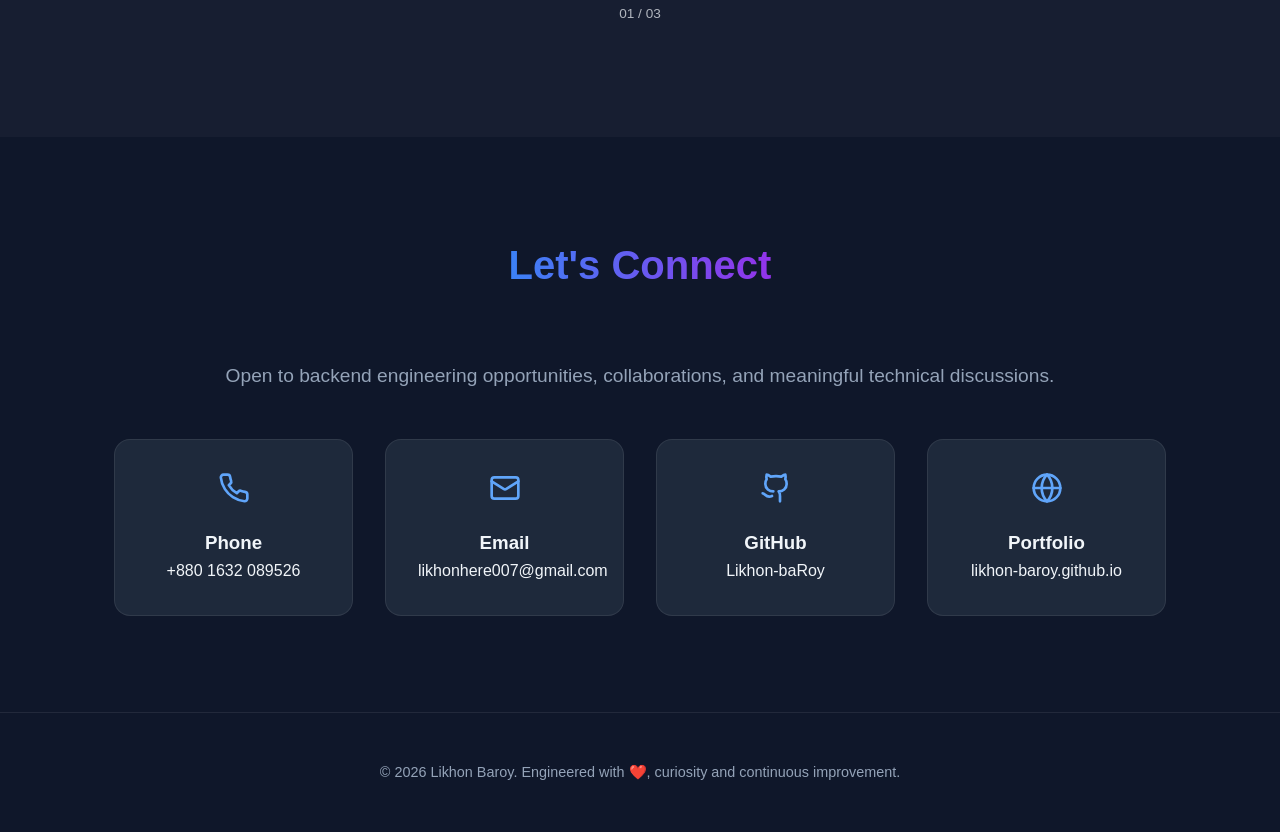
==== commit 02e8accd: "make mobile responsive" ====
--- a/index.html
+++ b/index.html
@@ -21,6 +21,8 @@
             <h1 class="logo">
                 <a href="#top" id="logo-link"></a>
             </h1>
+            
+            <div class="menu-toggle" id="menu-toggle">☰</div>
             
             <ul class="nav-links">
                 <li><a href="#about">About</a></li>
